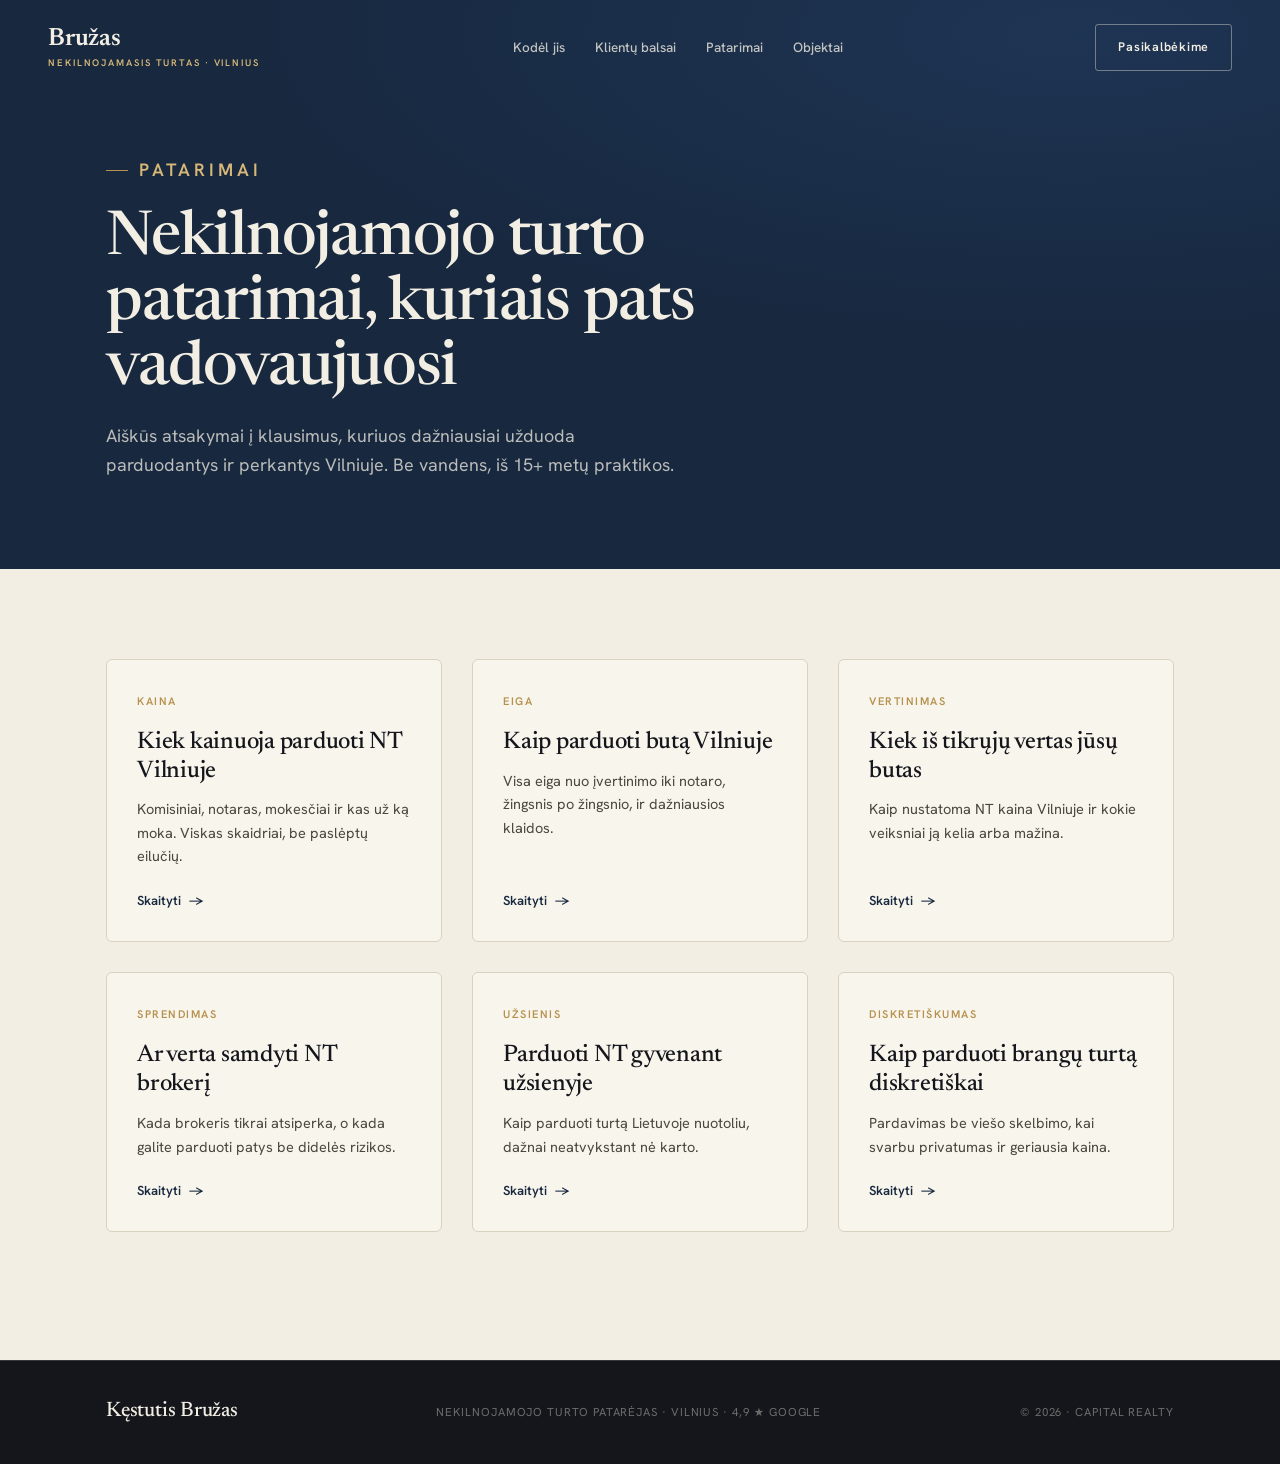
==== patarimai.html @ b72289d8 "Real photos, listings, numbers, blog (6 articles), mobile nav, favicon, thank-you Co-Authored-By: Cl" ====
<!DOCTYPE html>
<html lang="lt">
<head>
  <meta charset="UTF-8" />
  <meta name="viewport" content="width=device-width, initial-scale=1.0" />
  <title>Patarimai · Kęstutis Bružas · Nekilnojamojo turto patarėjas Vilniuje</title>
  <meta name="description" content="Aiškūs nekilnojamojo turto patarimai parduodantiems ir perkantiems Vilniuje: kaina, eiga, vertinimas, pardavimas užsienyje gyvenantiems ir diskretiškas pardavimas." />
  <link rel="preconnect" href="https://fonts.googleapis.com" />
  <link rel="preconnect" href="https://fonts.gstatic.com" crossorigin />
  <link href="https://fonts.googleapis.com/css2?family=Newsreader:ital,opsz,wght@0,6..72,400;0,6..72,500;0,6..72,600;1,6..72,400;1,6..72,500&family=Hanken+Grotesk:wght@400;500;600;700&display=swap" rel="stylesheet" />
  <link rel="stylesheet" href="styles.css" />
  <link rel="stylesheet" href="theme-navy.css" />
  <link rel="stylesheet" href="blog.css" />
  <link rel="icon" type="image/svg+xml" href="favicon.svg" />
  <link rel="apple-touch-icon" href="apple-touch-icon.png" />
  <meta name="theme-color" content="#17283f" />
  <link rel="canonical" href="https://bruzasnt.lt/patarimai" />
  <script type="application/ld+json">
  {
    "@context": "https://schema.org",
    "@type": "Blog",
    "name": "Kęstučio Bružo patarimai",
    "url": "https://bruzasnt.lt/patarimai",
    "author": { "@type": "Person", "name": "Kęstutis Bružas" }
  }
  </script>
</head>
<body>
  <header class="nav" id="nav">
    <div class="nav-inner">
      <a class="wordmark" href="index.html">Bružas<span>Nekilnojamasis turtas · Vilnius</span></a>
      <nav class="nav-links">
        <a href="index.html#kodel">Kodėl jis</a>
        <a href="index.html#balsai">Klientų balsai</a>
        <a href="patarimai.html">Patarimai</a>
        <a href="index.html#objektai">Objektai</a>
      </nav>
      <a class="btn btn-line" href="index.html#kontaktai">Pasikalbėkime</a>
    </div>
  </header>

  <main>
    <section class="blog-hero">
      <div class="wrap">
        <p class="eyebrow">Patarimai</p>
        <h1>Nekilnojamojo turto patarimai, kuriais pats vadovaujuosi</h1>
        <p>Aiškūs atsakymai į klausimus, kuriuos dažniausiai užduoda parduodantys ir perkantys Vilniuje. Be vandens, iš 15+ metų praktikos.</p>
      </div>
    </section>

    <section class="posts">
      <div class="wrap">
        <div class="post-grid">
          <a class="post-card" href="straipsnis-komisinis.html" data-reveal>
            <span class="post-tag">Kaina</span>
            <h2>Kiek kainuoja parduoti NT Vilniuje</h2>
            <p>Komisiniai, notaras, mokesčiai ir kas už ką moka. Viskas skaidriai, be paslėptų eilučių.</p>
            <span class="post-more">Skaityti <span>→</span></span>
          </a>
          <a class="post-card" href="straipsnis-kaip-parduoti.html" data-reveal>
            <span class="post-tag">Eiga</span>
            <h2>Kaip parduoti butą Vilniuje</h2>
            <p>Visa eiga nuo įvertinimo iki notaro, žingsnis po žingsnio, ir dažniausios klaidos.</p>
            <span class="post-more">Skaityti <span>→</span></span>
          </a>
          <a class="post-card" href="straipsnis-vertinimas.html" data-reveal>
            <span class="post-tag">Vertinimas</span>
            <h2>Kiek iš tikrųjų vertas jūsų butas</h2>
            <p>Kaip nustatoma NT kaina Vilniuje ir kokie veiksniai ją kelia arba mažina.</p>
            <span class="post-more">Skaityti <span>→</span></span>
          </a>
          <a class="post-card" href="straipsnis-ar-verta-brokeris.html" data-reveal>
            <span class="post-tag">Sprendimas</span>
            <h2>Ar verta samdyti NT brokerį</h2>
            <p>Kada brokeris tikrai atsiperka, o kada galite parduoti patys be didelės rizikos.</p>
            <span class="post-more">Skaityti <span>→</span></span>
          </a>
          <a class="post-card" href="straipsnis-uzsienyje.html" data-reveal>
            <span class="post-tag">Užsienis</span>
            <h2>Parduoti NT gyvenant užsienyje</h2>
            <p>Kaip parduoti turtą Lietuvoje nuotoliu, dažnai neatvykstant nė karto.</p>
            <span class="post-more">Skaityti <span>→</span></span>
          </a>
          <a class="post-card" href="straipsnis-diskretiskai.html" data-reveal>
            <span class="post-tag">Diskretiškumas</span>
            <h2>Kaip parduoti brangų turtą diskretiškai</h2>
            <p>Pardavimas be viešo skelbimo, kai svarbu privatumas ir geriausia kaina.</p>
            <span class="post-more">Skaityti <span>→</span></span>
          </a>
        </div>
      </div>
    </section>
  </main>

  <footer class="footer">
    <div class="wrap footer-inner">
      <span class="footer-name">Kęstutis Bružas</span>
      <span class="footer-mid">Nekilnojamojo turto patarėjas · Vilnius · 4,9 ★ Google</span>
      <span class="footer-r">© 2026 · Capital Realty</span>
    </div>
  </footer>

  <script>
    const nav = document.getElementById('nav');
    addEventListener('scroll', () => nav.classList.toggle('scrolled', scrollY > 24), { passive: true });
    (() => {
      const els = document.querySelectorAll('[data-reveal]');
      if (!('IntersectionObserver' in window)) { els.forEach(e => e.classList.add('in')); return; }
      const io = new IntersectionObserver((es) => { es.forEach(en => { if (en.isIntersecting) { en.target.classList.add('in'); io.unobserve(en.target); } }); }, { threshold: .14, rootMargin: '0px 0px -8% 0px' });
      els.forEach(e => io.observe(e));
    })();
  </script>
</body>
</html>
---- styles.css ----
/* ============================================================
   Kęstutis Bružas — nekilnojamojo turto patarėjas
   Type: Newsreader (display serif) + Hanken Grotesk (text)
   Palette: ivory · deep emerald · muted bronze · ink
   Restrained, editorial, premium.
   ============================================================ */
:root {
  --paper: #f2eee3;
  --paper-2: #f8f5ec;
  --ink: #181a16;
  --ink-2: #34362f;
  --emerald: #123c2e;
  --emerald-d: #0e2c22;
  --emerald-2: #1d533f;
  --bronze: #a3704a;
  --bronze-soft: #c79c77;
  --sage: #d6ddcd;
  --line: #dad2c0;
  --line-2: #e6dfd0;
  --line-d: rgba(242, 238, 227, .15);
  --muted: #877f6d;
  --muted-d: rgba(242, 238, 227, .58);
  --tx: #4a473e;
  --fd: "Newsreader", Georgia, serif;
  --fb: "Hanken Grotesk", system-ui, sans-serif;
  --maxw: 1180px;
  --pad: clamp(86px, 10vw, 168px);
  --ease: cubic-bezier(.2, .7, .25, 1);
  --glow-rgb: 29,83,63;
  --accent-soft-rgb: 199,156,119;
}
* { box-sizing: border-box; margin: 0; padding: 0; }
html { scroll-behavior: smooth; }
body { font-family: var(--fb); color: var(--ink); background: var(--paper); line-height: 1.65; -webkit-font-smoothing: antialiased; overflow-x: hidden; }
img { display: block; max-width: 100%; }
a { color: inherit; text-decoration: none; }
button { font-family: inherit; cursor: pointer; border: none; background: none; color: inherit; }
::selection { background: var(--emerald); color: var(--paper); }

.wrap { max-width: var(--maxw); margin: 0 auto; padding: 0 clamp(22px, 5vw, 56px); }

h1, h2, h3, h4 { font-family: var(--fd); font-weight: 500; letter-spacing: -.012em; line-height: 1.06; }
h2 { font-size: clamp(30px, 3.7vw, 50px); }
em { font-style: italic; color: var(--emerald); font-weight: 500; }

.eyebrow { font-family: var(--fb); font-size: 11px; font-weight: 600; letter-spacing: .22em; text-transform: uppercase; color: var(--muted); margin-bottom: 22px; display: inline-flex; align-items: center; gap: 11px; }
.eyebrow::before { content: ""; width: 22px; height: 1px; background: var(--bronze); }
.eyebrow.bronze { color: var(--bronze); }

/* buttons */
.btn { display: inline-flex; align-items: center; justify-content: center; gap: 8px; padding: 15px 30px; font-family: var(--fb); font-size: 13px; font-weight: 600; letter-spacing: .04em; border-radius: 3px; transition: transform .35s var(--ease), background .25s, color .25s, box-shadow .25s; }
.btn-clay { background: var(--paper); color: var(--emerald); }
.btn-clay:hover { transform: translateY(-2px); box-shadow: 0 14px 30px -14px rgba(0,0,0,.4); }
.btn-line { padding: 12px 22px; border: 1px solid rgba(242,238,227,.4); color: var(--paper); font-size: 12.5px; letter-spacing: .06em; }
.btn-line:hover { background: var(--paper); color: var(--emerald); border-color: var(--paper); }
.nav.scrolled .btn-line { border-color: var(--line); color: var(--ink); }
.nav.scrolled .btn-line:hover { background: var(--emerald); color: var(--paper); border-color: var(--emerald); }
.btn-block { width: 100%; }

/* ===== NAV ===== */
.nav { position: fixed; inset: 0 0 auto 0; z-index: 900; transition: background .4s var(--ease), box-shadow .4s; }
.nav-inner { max-width: 1340px; margin: 0 auto; padding: 24px clamp(22px, 5vw, 48px); display: flex; align-items: center; justify-content: space-between; gap: 24px; }
.wordmark { font-family: var(--fd); font-size: 25px; font-weight: 600; color: var(--paper); line-height: 1; letter-spacing: -.01em; transition: color .4s; }
.wordmark span { display: block; font-family: var(--fb); font-size: 9.5px; font-weight: 600; letter-spacing: .2em; text-transform: uppercase; color: var(--bronze-soft); margin-top: 6px; }
.nav-links { display: flex; gap: 30px; font-size: 13.5px; font-weight: 500; }
.nav-links a { color: rgba(242,238,227,.78); position: relative; transition: color .25s; }
.nav-links a::after { content: ""; position: absolute; left: 0; bottom: -5px; width: 0; height: 1px; background: var(--bronze-soft); transition: width .3s var(--ease); }
.nav-links a:hover { color: var(--paper); }
.nav-links a:hover::after { width: 100%; }
.nav.scrolled { background: rgba(242, 238, 227, .94); backdrop-filter: saturate(1.3) blur(14px); box-shadow: 0 1px 0 var(--line); }
.nav.scrolled .wordmark { color: var(--ink); }
.nav.scrolled .wordmark span { color: var(--bronze); }
.nav.scrolled .nav-links a { color: var(--tx); }
.nav.scrolled .nav-links a:hover { color: var(--ink); }

/* ===== HERO ===== */
.hero { background: var(--emerald); color: var(--paper); padding: clamp(150px, 18vh, 210px) 0 clamp(80px, 10vw, 130px); position: relative; overflow: hidden; }
.hero::before { content: ""; position: absolute; inset: 0; background: radial-gradient(120% 90% at 82% 8%, rgba(var(--glow-rgb),.5), transparent 60%); pointer-events: none; }
.hero-wrap { position: relative; z-index: 2; max-width: var(--maxw); margin: 0 auto; padding: 0 clamp(22px, 5vw, 56px); display: grid; grid-template-columns: 1.1fr .9fr; gap: clamp(36px, 5.5vw, 80px); align-items: center; }

.kicker { font-family: var(--fb); font-size: 11px; font-weight: 600; letter-spacing: .2em; text-transform: uppercase; color: var(--bronze-soft); margin-bottom: 30px; display: inline-flex; align-items: center; gap: 12px; }
.kicker::before { content: ""; width: 30px; height: 1px; background: var(--bronze); }

.hero-h1 { font-family: var(--fd); font-size: clamp(40px, 5.4vw, 76px); font-weight: 500; letter-spacing: -.018em; line-height: 1.08; margin-bottom: 30px; }
.hero-h1 .l { display: block; }
.hero-h1 .l2 { color: var(--paper); }
.hero em { color: var(--bronze-soft); }
.hero-sub { font-size: clamp(15.5px, 1.35vw, 18px); line-height: 1.65; color: rgba(242,238,227,.74); max-width: 48ch; margin-bottom: 40px; }
.hero-cta { display: flex; align-items: center; gap: 28px; flex-wrap: wrap; margin-bottom: 50px; }
.hero-phone { font-family: var(--fd); font-size: 21px; color: var(--paper); border-bottom: 1px solid rgba(242,238,227,.3); padding-bottom: 3px; transition: border-color .25s, color .25s; }
.hero-phone:hover { border-color: var(--bronze-soft); color: var(--bronze-soft); }
.hero-trust { display: flex; gap: clamp(24px, 4vw, 54px); padding-top: 32px; border-top: 1px solid var(--line-d); }
.ht b { font-family: var(--fd); font-size: clamp(26px, 2.7vw, 36px); font-weight: 500; display: block; line-height: 1; color: var(--paper); letter-spacing: -.01em; }
.ht span { font-size: 12px; color: var(--muted-d); margin-top: 9px; display: block; }

/* hero load-in (gentle) */
.hero-h1 .l, .hero .kicker, .hero-sub, .hero-cta, .hero-trust, .hero-portrait { opacity: 0; transform: translateY(20px); transition: opacity 1s var(--ease), transform 1s var(--ease); }
.loaded .hero .kicker { opacity: 1; transform: none; transition-delay: .05s; }
.loaded .hero-h1 .l1 { opacity: 1; transform: none; transition-delay: .15s; }
.loaded .hero-h1 .l2 { opacity: 1; transform: none; transition-delay: .26s; }
.loaded .hero-sub { opacity: 1; transform: none; transition-delay: .4s; }
.loaded .hero-cta { opacity: 1; transform: none; transition-delay: .5s; }
.loaded .hero-trust { opacity: 1; transform: none; transition-delay: .58s; }
.loaded .hero-portrait { opacity: 1; transform: none; transition-delay: .32s; }

/* hero portrait */
.hero-portrait { position: relative; align-self: stretch; min-height: 460px; }
.hp-panel { position: absolute; inset: 26px -16px -20px 26px; border: 1px solid rgba(var(--accent-soft-rgb),.55); border-radius: 4px; pointer-events: none; }
.hp-card { position: relative; z-index: 2; border-radius: 4px; overflow: hidden; box-shadow: 0 40px 80px -34px rgba(0,0,0,.6); }
.hp-card img { width: 100%; aspect-ratio: 4/5; object-fit: cover; object-position: center top; }
.hp-tag { position: absolute; z-index: 3; left: 0; bottom: 22px; background: rgba(14,18,13,.82); backdrop-filter: blur(8px); color: var(--bronze-soft); padding: 13px 20px; border-radius: 0 4px 4px 0; font-size: 11px; letter-spacing: .08em; text-transform: uppercase; }
.hp-tag b { display: block; font-family: var(--fd); font-size: 20px; font-weight: 500; letter-spacing: -.01em; text-transform: none; color: var(--paper); margin-bottom: 3px; }

/* ===== STATEMENT ===== */
.statement { background: var(--paper); padding: clamp(86px, 11vw, 168px) 0; }
.state-line { font-family: var(--fd); font-size: clamp(30px, 4.6vw, 60px); font-weight: 500; line-height: 1.1; letter-spacing: -.018em; color: var(--ink); }
.state-line.big { margin-top: .1em; }
.state-line .nb { color: var(--muted); }
.statement em { color: var(--emerald); }
.state-sub { margin-top: 40px; max-width: 52ch; font-size: 17px; color: var(--tx); }

/* ===== section heads ===== */
.sec-head { max-width: 760px; margin-bottom: clamp(46px, 5vw, 72px); }
.sec-head.light h2, .sec-head.light .eyebrow { color: var(--paper); }

/* ===== WHY ===== */
.why { padding: var(--pad) 0; background: var(--paper-2); }
.why-grid { display: grid; grid-template-columns: repeat(3, 1fr); gap: clamp(16px, 1.6vw, 22px); }
.why-card { position: relative; padding: 38px 32px 36px; background: var(--paper); border: 1px solid var(--line); border-radius: 4px; transition: transform .45s var(--ease), box-shadow .45s, border-color .45s; }
.why-card:hover { transform: translateY(-4px); box-shadow: 0 24px 44px -32px rgba(24,26,22,.38); border-color: var(--bronze); }
.why-no { font-family: var(--fd); font-size: 30px; font-weight: 500; color: var(--bronze); letter-spacing: -.02em; display: flex; align-items: center; gap: 14px; margin-bottom: 22px; }
.why-no::after { content: ""; flex: 1; height: 1px; background: var(--line); }
.why-card h3 { font-family: var(--fd); font-size: 23px; font-weight: 500; line-height: 1.16; margin-bottom: 11px; }
.why-card p { font-size: 14.5px; color: var(--tx); line-height: 1.62; }

/* ===== VOICES ===== */
.voices { padding: var(--pad) 0; background: var(--ink); color: var(--paper); }
.voice-feature { max-width: 940px; margin: 0 auto clamp(42px, 5vw, 62px); }
.voice-feature p { font-family: var(--fd); font-size: clamp(25px, 3.3vw, 44px); font-weight: 400; line-height: 1.24; letter-spacing: -.015em; font-style: italic; }
.voice-feature footer { display: flex; align-items: center; gap: 14px; margin-top: 28px; font-family: var(--fb); font-size: 12.5px; letter-spacing: .08em; text-transform: uppercase; color: rgba(242,238,227,.5); font-style: normal; }
.vf-line { width: 40px; height: 1px; background: var(--bronze); }

.voice-rail { display: flex; gap: 20px; overflow-x: auto; padding: 6px 2px 24px; scroll-snap-type: x mandatory; -webkit-overflow-scrolling: touch; }
.voice-rail::-webkit-scrollbar { height: 4px; }
.voice-rail::-webkit-scrollbar-thumb { background: rgba(242,238,227,.16); border-radius: 4px; }
.vcard { flex: 0 0 clamp(280px, 32vw, 350px); scroll-snap-align: start; background: rgba(242,238,227,.04); border: 1px solid var(--line-d); border-radius: 4px; padding: 28px 26px; transition: transform .4s var(--ease), background .4s, border-color .4s; }
.vcard:hover { transform: translateY(-4px); background: rgba(242,238,227,.07); border-color: rgba(var(--accent-soft-rgb),.4); }
.vstars { color: var(--bronze-soft); letter-spacing: 3px; font-size: 12px; margin-bottom: 16px; }
.vcard p { font-size: 15px; line-height: 1.62; color: rgba(242,238,227,.82); margin-bottom: 22px; }
.vcard figcaption { display: flex; align-items: center; gap: 12px; }
.vav { width: 36px; height: 36px; border-radius: 50%; background: var(--c, #888); color: #fff; display: grid; place-items: center; font-weight: 600; font-size: 15px; flex-shrink: 0; }
.vcard figcaption b { font-size: 13.5px; font-weight: 600; }

.voices-foot { display: flex; align-items: center; justify-content: space-between; gap: 24px; flex-wrap: wrap; margin-top: 38px; padding-top: 30px; border-top: 1px solid var(--line-d); }
.g-badge { display: flex; align-items: center; gap: 14px; }
.g-badge svg { width: 38px; height: 38px; }
.g-badge b { font-family: var(--fd); font-size: 23px; font-weight: 500; display: block; line-height: 1; }
.g-badge span { font-size: 12.5px; color: rgba(242,238,227,.55); }
.vf-note { font-size: 12.5px; color: rgba(242,238,227,.4); max-width: 30ch; }

/* ===== NUMBERS ===== */
.numbers { background: var(--emerald-d); color: var(--paper); padding: clamp(58px, 6.5vw, 92px) 0; }
.num-row { display: grid; grid-template-columns: repeat(4, 1fr); gap: 30px; }
.num { text-align: center; position: relative; }
.num + .num::before { content: ""; position: absolute; left: -15px; top: 16%; height: 68%; width: 1px; background: rgba(242,238,227,.14); }
.num b { font-family: var(--fd); font-size: clamp(40px, 5vw, 66px); font-weight: 500; color: var(--bronze-soft); display: block; line-height: 1; letter-spacing: -.02em; }
.num span { font-size: 12.5px; letter-spacing: .04em; color: rgba(242,238,227,.62); margin-top: 14px; display: inline-block; }

/* ===== TIMELINE ===== */
.eiga { padding: var(--pad) 0; background: var(--paper); }
.timeline { list-style: none; max-width: 820px; }
.tl-step { position: relative; display: grid; grid-template-columns: 88px 1fr; gap: clamp(22px, 3vw, 42px); padding-bottom: 52px; }
.tl-step:last-child { padding-bottom: 0; }
.tl-step::before { content: ""; position: absolute; left: 43px; top: 64px; bottom: -2px; width: 1px; background: var(--line); }
.tl-step:last-child::before { display: none; }
.tl-no { width: 86px; height: 86px; border-radius: 50%; border: 1px solid var(--line); display: grid; place-items: center; font-family: var(--fd); font-size: 30px; font-weight: 500; color: var(--emerald); background: var(--paper); position: relative; z-index: 2; letter-spacing: -.02em; transition: border-color .4s, color .4s; }
.tl-step:hover .tl-no { border-color: var(--bronze); color: var(--bronze); }
.tl-body { padding-top: 14px; }
.tl-body h3 { font-family: var(--fd); font-size: clamp(25px, 2.9vw, 33px); font-weight: 500; margin-bottom: 11px; }
.tl-body p { font-size: 16px; color: var(--tx); max-width: 54ch; }
.tl-tags { list-style: none; display: flex; flex-wrap: wrap; gap: 8px; margin-top: 20px; }
.tl-tags li { font-size: 12.5px; font-weight: 500; color: var(--emerald); background: var(--sage); padding: 6px 14px; border-radius: 2px; }

/* ===== THE MAN ===== */
.zmogus { padding: var(--pad) 0; background: var(--ink); color: var(--paper); overflow: hidden; }
.zm-grid { display: grid; grid-template-columns: 1.06fr .94fr; gap: clamp(40px, 6vw, 80px); align-items: center; }
.zm-text h2 { color: var(--paper); margin-bottom: 26px; line-height: 1.08; }
.zm-text em { color: var(--bronze-soft); }
.zm-lead { font-size: 16.5px; line-height: 1.7; color: rgba(242,238,227,.74); margin-bottom: 18px; max-width: 50ch; }
.zm-quote { font-family: var(--fd); font-style: italic; font-size: clamp(20px, 2.3vw, 27px); font-weight: 400; line-height: 1.4; color: var(--bronze-soft); margin-top: 32px; padding-left: 24px; border-left: 1px solid var(--bronze); max-width: 44ch; }
.zm-media { position: relative; }
.zm-main { border-radius: 4px; overflow: hidden; box-shadow: 0 40px 80px -34px rgba(0,0,0,.7); }
.zm-main img { width: 100%; aspect-ratio: 5/6; object-fit: cover; }
.life-rail { display: flex; gap: 16px; overflow-x: auto; margin-top: clamp(42px, 5vw, 62px); padding: 4px clamp(22px, 5vw, 56px) 8px; scroll-snap-type: x mandatory; }
.life-rail::-webkit-scrollbar { height: 4px; }
.life-rail::-webkit-scrollbar-thumb { background: rgba(242,238,227,.16); border-radius: 4px; }
.life-rail img { flex: 0 0 clamp(220px, 26vw, 320px); scroll-snap-align: center; aspect-ratio: 4/3; object-fit: cover; border-radius: 4px; filter: grayscale(.4) brightness(.92); transition: filter .5s, transform .5s var(--ease); }
.life-rail img:hover { filter: grayscale(0) brightness(1); transform: translateY(-3px); }

/* ===== OBJECTS ===== */
.objects { padding: var(--pad) 0; background: var(--paper-2); }
.obj-grid { display: grid; grid-template-columns: repeat(3, 1fr); gap: clamp(18px, 2.2vw, 28px); }
.obj { display: block; border-radius: 4px; overflow: hidden; background: var(--paper); border: 1px solid var(--line); transition: transform .45s var(--ease), box-shadow .45s; }
.obj:hover { transform: translateY(-4px); box-shadow: 0 28px 50px -34px rgba(24,26,22,.4); }
.obj-media { position: relative; overflow: hidden; }
.obj-media img { width: 100%; aspect-ratio: 4/3; object-fit: cover; transition: transform .9s var(--ease); }
.obj:hover .obj-media img { transform: scale(1.05); }
.obj-badge { position: absolute; top: 14px; left: 14px; background: rgba(14,18,13,.72); backdrop-filter: blur(6px); color: var(--paper); font-size: 10.5px; font-weight: 600; letter-spacing: .1em; text-transform: uppercase; padding: 7px 14px; border-radius: 2px; }
.obj-info { padding: 22px 24px 26px; }
.obj-info b { font-family: var(--fd); font-size: 22px; font-weight: 500; display: block; letter-spacing: -.01em; }
.obj-info span { font-size: 13.5px; color: var(--muted); display: block; margin-top: 4px; }
.obj-price { display: block; font-family: var(--fd); font-size: 21px; font-weight: 500; color: var(--emerald); margin-top: 16px; }
.obj-all { text-align: center; margin-top: clamp(38px, 4vw, 56px); }
.obj-all a { font-family: var(--fd); font-size: 20px; color: var(--emerald); border-bottom: 1px solid var(--bronze); padding-bottom: 4px; display: inline-flex; gap: 10px; align-items: center; }
.obj-all a span { transition: transform .3s var(--ease); }
.obj-all a:hover span { transform: translateX(6px); }

/* ===== CONTACT ===== */
.contact { padding: var(--pad) 0; background: var(--emerald); color: var(--paper); position: relative; overflow: hidden; }
.contact::before { content: ""; position: absolute; inset: 0; background: radial-gradient(100% 80% at 18% 100%, rgba(var(--glow-rgb),.5), transparent 60%); pointer-events: none; }
.contact-grid { position: relative; z-index: 2; display: grid; grid-template-columns: 1fr 1fr; gap: clamp(40px, 6vw, 80px); align-items: start; }
.contact-person { display: flex; align-items: center; gap: 20px; margin-bottom: 26px; }
.contact-person img { width: 78px; height: 78px; border-radius: 4px; object-fit: cover; object-position: center top; border: 1px solid var(--bronze); }
.contact-person h2 { color: var(--paper); font-size: clamp(28px, 3.4vw, 44px); line-height: 1.06; }
.contact-person .eyebrow { color: var(--bronze-soft); }
.contact-person .eyebrow::before { background: var(--bronze-soft); }
.contact-lead { font-size: 16.5px; line-height: 1.7; color: rgba(242,238,227,.74); max-width: 44ch; }
.contact-details { margin: 32px 0 26px; display: grid; gap: 18px; }
.contact-details span { display: block; font-size: 11px; letter-spacing: .14em; text-transform: uppercase; color: var(--bronze-soft); margin-bottom: 5px; }
.contact-details a { font-family: var(--fd); font-size: 23px; color: var(--paper); transition: color .25s; }
.contact-details a:hover { color: var(--bronze-soft); }
.contact-social { display: flex; gap: 24px; font-size: 13px; font-weight: 500; }
.contact-social a { color: rgba(242,238,227,.6); border-bottom: 1px solid var(--line-d); padding-bottom: 4px; transition: color .25s, border-color .25s; }
.contact-social a:hover { color: var(--paper); border-color: var(--bronze); }
.contact-form { background: rgba(242,238,227,.05); border: 1px solid var(--line-d); padding: clamp(28px, 3vw, 40px); border-radius: 5px; backdrop-filter: blur(8px); }
.field { margin-bottom: 22px; }
.field label { display: block; font-size: 11px; letter-spacing: .12em; text-transform: uppercase; color: var(--bronze-soft); margin-bottom: 9px; }
.field input, .field textarea, .field select { width: 100%; background: transparent; border: none; border-bottom: 1px solid var(--line-d); color: var(--paper); font-family: inherit; font-size: 16px; padding: 10px 0; outline: none; transition: border-color .25s; resize: none; }
.field select { cursor: pointer; }
.field select option { background: var(--emerald-d); color: var(--paper); }
.field input:focus, .field textarea:focus, .field select:focus { border-color: var(--bronze-soft); }
.field input::placeholder, .field textarea::placeholder { color: rgba(242,238,227,.4); }
.form-success { margin-top: 18px; font-family: var(--fd); font-size: 19px; font-style: italic; color: var(--bronze-soft); text-align: center; }

/* ===== FOOTER ===== */
.footer { background: var(--ink); border-top: 1px solid var(--line-d); color: rgba(242,238,227,.7); }
.footer-inner { padding: 34px clamp(22px, 5vw, 56px); display: flex; justify-content: space-between; align-items: center; gap: 16px; flex-wrap: wrap; }
.footer-name { font-family: var(--fd); font-size: 21px; font-weight: 500; color: var(--paper); letter-spacing: -.01em; }
.footer-mid, .footer-r { font-size: 11.5px; letter-spacing: .08em; text-transform: uppercase; color: rgba(242,238,227,.4); }
.footer-mid a { color: var(--bronze-soft); border-bottom: 1px solid transparent; transition: border-color .25s; }
.footer-mid a:hover { border-color: var(--bronze-soft); }

/* ===== REVEAL ===== */
[data-reveal] { opacity: 0; transform: translateY(20px); transition: opacity .9s var(--ease), transform .9s var(--ease); }
[data-reveal].in { opacity: 1; transform: none; }
.why-grid [data-reveal]:nth-child(2), .obj-grid [data-reveal]:nth-child(2) { transition-delay: .08s; }
.why-grid [data-reveal]:nth-child(3), .obj-grid [data-reveal]:nth-child(3) { transition-delay: .16s; }
.why-grid [data-reveal]:nth-child(4) { transition-delay: .06s; }
.why-grid [data-reveal]:nth-child(5) { transition-delay: .12s; }
.why-grid [data-reveal]:nth-child(6) { transition-delay: .18s; }

@media (prefers-reduced-motion: reduce) {
  *, [data-reveal] { opacity: 1 !important; transform: none !important; transition: none !important; }
}

/* ===== RESPONSIVE ===== */
@media (max-width: 1000px) {
  .hero-wrap { grid-template-columns: 1fr; gap: 52px; }
  .hero-portrait { max-width: 410px; min-height: 0; }
  .why-grid { grid-template-columns: 1fr 1fr; }
  .zm-grid { grid-template-columns: 1fr; gap: 40px; }
  .zm-media { max-width: 440px; }
  .obj-grid { grid-template-columns: 1fr 1fr; }
  .num-row { grid-template-columns: 1fr 1fr; gap: 42px 24px; }
  .num:nth-child(3)::before { display: none; }
  .contact-grid { grid-template-columns: 1fr; }
}
@media (max-width: 620px) {
  .hero { padding-top: 118px; padding-bottom: 60px; }
  .hero-wrap { gap: 38px; }
  .hero .kicker { margin-bottom: 18px; }
  .hero-h1 { font-size: clamp(31px, 8.6vw, 44px); line-height: 1.12; margin-bottom: 20px; }
  .hero-sub { font-size: 15px; margin-bottom: 28px; }
  .why-grid, .obj-grid, .num-row { grid-template-columns: 1fr; }
  .num + .num::before { display: none; }
  .hero-trust { flex-wrap: wrap; gap: 20px 40px; padding-top: 24px; }
  .hero-cta { gap: 16px; margin-bottom: 30px; }
  .tl-step { grid-template-columns: 56px 1fr; gap: 18px; }
  .tl-no { width: 54px; height: 54px; font-size: 21px; }
  .tl-step::before { left: 27px; top: 50px; }
  .voices-foot { flex-direction: column; align-items: flex-start; }
  .nav-inner { padding: 18px 20px; }
  .footer-inner { flex-direction: column; text-align: center; }
}

/* ===== VALUATION / LEAD MAGNET ===== */
.valuation { background: var(--emerald); color: var(--paper); padding: clamp(54px,6vw,86px) 0; position: relative; overflow: hidden; }
.valuation::before { content: ""; position: absolute; inset: 0; background: radial-gradient(110% 90% at 88% 0%, rgba(var(--glow-rgb),.45), transparent 60%); pointer-events: none; }
.val-inner { position: relative; z-index: 2; display: flex; align-items: center; justify-content: space-between; gap: 40px; flex-wrap: wrap; }
.val-text { max-width: 62ch; }
.valuation .eyebrow { color: var(--bronze-soft); }
.valuation .eyebrow::before { background: var(--bronze-soft); }
.valuation h2 { color: var(--paper); font-size: clamp(26px,3.2vw,42px); margin-bottom: 14px; }
.val-sub { color: rgba(242,238,227,.78); font-size: 16.5px; max-width: 52ch; }
.val-btn { flex-shrink: 0; }

/* dark button on light bg */
.btn-solid { background: var(--emerald); color: var(--paper); }
.btn-solid:hover { background: var(--emerald-d); transform: translateY(-2px); box-shadow: 0 14px 30px -14px rgba(0,0,0,.4); }

/* object footer lead capture */
.obj-foot { text-align: center; margin-top: clamp(34px,4vw,52px); display: flex; flex-direction: column; align-items: center; gap: 18px; }
.obj-foot p { font-size: 16.5px; color: var(--tx); max-width: 54ch; }
.obj-ext { font-size: 13px; color: var(--muted); border-bottom: 1px solid var(--line); padding-bottom: 3px; transition: color .25s, border-color .25s; }
.obj-ext:hover { color: var(--emerald); border-color: var(--bronze); }

/* ===== FAQ ===== */
.faq { padding: var(--pad) 0; background: var(--paper); }
.faq-list { max-width: 820px; border-top: 1px solid var(--line); }
.faq-item { border-bottom: 1px solid var(--line); }
.faq-item summary { list-style: none; cursor: pointer; display: flex; align-items: center; justify-content: space-between; gap: 20px; padding: 23px 4px; font-family: var(--fd); font-size: clamp(18px,1.7vw,22px); font-weight: 500; color: var(--ink); transition: color .25s; }
.faq-item summary::-webkit-details-marker { display: none; }
.faq-item summary:hover { color: var(--emerald); }
.faq-ico { position: relative; flex-shrink: 0; width: 16px; height: 16px; }
.faq-ico::before, .faq-ico::after { content: ""; position: absolute; background: var(--bronze); transition: transform .3s var(--ease), opacity .3s; }
.faq-ico::before { top: 7px; left: 0; width: 16px; height: 2px; }
.faq-ico::after { left: 7px; top: 0; width: 2px; height: 16px; }
.faq-item[open] .faq-ico::after { transform: scaleY(0); opacity: 0; }
.faq-a { padding: 0 4px 26px; font-size: 16px; color: var(--tx); max-width: 66ch; line-height: 1.65; }

/* form note + inline whatsapp */
.form-note { margin-top: 14px; font-size: 11.5px; letter-spacing: .02em; color: rgba(242,238,227,.5); text-align: center; }
.wa-inline { display: inline-flex; align-items: center; gap: 9px; margin: 8px 0 2px; font-size: 14px; font-weight: 600; color: var(--bronze-soft); transition: color .25s; }
.wa-inline:hover { color: var(--paper); }
.wa-dot { width: 8px; height: 8px; border-radius: 50%; background: #25d366; box-shadow: 0 0 0 4px rgba(37,211,102,.18); }

/* sticky mobile CTA — premium floating bar */
.sticky-cta { display: none; position: fixed; left: 12px; right: 12px; bottom: 12px; z-index: 800; align-items: center; gap: 11px; padding: 8px 8px 8px 10px; background: var(--emerald); border: 1px solid rgba(var(--accent-soft-rgb),.28); border-radius: 16px; box-shadow: 0 18px 44px -16px rgba(0,0,0,.65); }
.sc-photo { width: 42px; height: 42px; border-radius: 11px; object-fit: cover; object-position: center top; border: 1px solid var(--bronze); flex-shrink: 0; }
.sc-text { flex: 1; min-width: 0; line-height: 1.22; }
.sc-text b { display: block; font-family: var(--fd); font-size: 16px; font-weight: 600; color: var(--paper); letter-spacing: -.01em; white-space: nowrap; overflow: hidden; text-overflow: ellipsis; }
.sc-text span { display: block; font-size: 10.5px; color: var(--bronze-soft); white-space: nowrap; overflow: hidden; text-overflow: ellipsis; }
.sc-wa { flex-shrink: 0; width: 42px; height: 42px; border-radius: 11px; border: 1px solid rgba(242,238,227,.2); color: var(--paper); display: flex; align-items: center; justify-content: center; }
.sc-wa svg { width: 22px; height: 22px; opacity: .9; }
.sc-btn { flex-shrink: 0; background: var(--paper); color: var(--emerald); font-size: 13px; font-weight: 700; letter-spacing: .01em; padding: 12px 16px; border-radius: 11px; }

/* desktop floating whatsapp — discreet, brand-toned */
.wa-float { position: fixed; right: 24px; bottom: 24px; z-index: 800; width: 52px; height: 52px; border-radius: 50%; background: var(--ink); color: var(--paper); border: 1px solid rgba(var(--accent-soft-rgb),.45); display: flex; align-items: center; justify-content: center; box-shadow: 0 16px 36px -14px rgba(0,0,0,.55); transition: transform .3s var(--ease); }
.wa-float::after { content: ""; position: absolute; top: 7px; right: 7px; width: 9px; height: 9px; border-radius: 50%; background: #2bb763; border: 2px solid var(--ink); }
.wa-float:hover { transform: translateY(-3px); }
.wa-float svg { width: 26px; height: 26px; opacity: .92; }

@media (max-width: 760px) {
  body { padding-bottom: 84px; }
  .sticky-cta { display: flex; }
  .wa-float { display: none; }
  .val-inner { flex-direction: column; align-items: flex-start; gap: 26px; }
  .val-btn { width: 100%; }
}

/* ===== SOLD listing ===== */
.obj.sold .obj-media img { filter: grayscale(.55) brightness(.8); }
.obj-badge.sold { background: rgba(242,238,227,.16); color: var(--paper); border: 1px solid rgba(242,238,227,.32); backdrop-filter: blur(6px); }

/* ===== MOBILE NAV (hamburger) ===== */
.nav-toggle { display: none; flex-direction: column; justify-content: center; gap: 5px; width: 44px; height: 44px; position: relative; z-index: 3; }
.nav-toggle span { display: block; width: 24px; height: 2px; margin: 0 auto; background: var(--paper); border-radius: 2px; transition: transform .3s var(--ease), opacity .25s, background .4s; }
.nav.scrolled .nav-toggle span { background: var(--ink); }
.nav.open .nav-toggle span:nth-child(1) { transform: translateY(7px) rotate(45deg); }
.nav.open .nav-toggle span:nth-child(2) { opacity: 0; }
.nav.open .nav-toggle span:nth-child(3) { transform: translateY(-7px) rotate(-45deg); }
.nav-cta-m { display: none; }

/* ===== THANK YOU panel ===== */
.form-thanks { text-align: center; padding: 20px 6px 10px; }
.ft-check { display: inline-grid; place-items: center; width: 54px; height: 54px; border-radius: 50%; background: var(--bronze); color: var(--emerald-d); font-size: 24px; margin-bottom: 18px; }
.form-thanks h3 { font-family: var(--fd); font-size: 26px; font-weight: 500; color: var(--paper); margin-bottom: 10px; }
.form-thanks p { font-size: 15.5px; color: rgba(242,238,227,.76); max-width: 34ch; margin: 0 auto 20px; }
.ft-wa { font-size: 14px; font-weight: 600; color: var(--bronze-soft); border-bottom: 1px solid var(--bronze); padding-bottom: 3px; transition: color .25s; }
.ft-wa:hover { color: var(--paper); }

@media (max-width: 1000px) {
  .nav-toggle { display: flex; }
  .nav-cta-d { display: none; }
  .nav-links {
    display: flex; flex-direction: column; gap: 0;
    position: fixed; top: 64px; left: 12px; right: 12px;
    background: var(--emerald); border: 1px solid rgba(var(--accent-soft-rgb),.28);
    border-radius: 14px; padding: 10px 22px 18px;
    transform: translateY(-14px); opacity: 0; pointer-events: none;
    transition: transform .35s var(--ease), opacity .35s;
    box-shadow: 0 26px 54px -20px rgba(0,0,0,.65); z-index: 1;
  }
  .nav.open .nav-links { transform: translateY(0); opacity: 1; pointer-events: auto; }
  .nav-links a { color: var(--paper); font-family: var(--fd); font-size: 20px; font-weight: 500; padding: 13px 2px; border-bottom: 1px solid var(--line-d); }
  .nav-links a::after { display: none; }
  .nav-links a.nav-cta-m { display: block; margin-top: 12px; background: var(--paper); color: var(--emerald); font-family: var(--fb); font-size: 14px; font-weight: 700; text-align: center; border-radius: 9px; padding: 14px; border-bottom: none; }
}
---- theme-navy.css ----
/* Theme: Midnight navy + champagne gold — classic private-banking trust */
:root {
  --emerald: #17283f;
  --emerald-d: #101a2c;
  --emerald-2: #27436c;
  --bronze: #b6914e;
  --bronze-soft: #d8b878;
  --accent-soft-rgb: 216,184,120;
  --glow-rgb: 39,67,108;
  --sage: #d3dbe7;
  --ink: #14161c;
}
---- blog.css ----
/* ============================================================
   Blog / Patarimai — shares styles.css tokens + active theme
   ============================================================ */

/* ===== INDEX HERO ===== */
.blog-hero { background: var(--emerald); color: var(--paper); padding: clamp(140px,17vh,200px) 0 clamp(56px,7vw,90px); position: relative; overflow: hidden; }
.blog-hero::before { content: ""; position: absolute; inset: 0; background: radial-gradient(110% 90% at 84% 6%, rgba(var(--glow-rgb),.45), transparent 60%); pointer-events: none; }
.blog-hero .wrap { position: relative; z-index: 2; }
.blog-hero .eyebrow { color: var(--bronze-soft); }
.blog-hero .eyebrow::before { background: var(--bronze); }
.blog-hero h1 { font-family: var(--fd); font-size: clamp(36px,4.8vw,66px); font-weight: 500; letter-spacing: -.02em; line-height: 1.06; max-width: 20ch; margin-bottom: 20px; }
.blog-hero p { font-size: clamp(16px,1.4vw,18.5px); color: rgba(242,238,227,.75); max-width: 58ch; line-height: 1.6; }

/* ===== POST GRID ===== */
.posts { padding: clamp(56px,7vw,96px) 0 var(--pad); background: var(--paper); }
.post-grid { display: grid; grid-template-columns: repeat(3,1fr); gap: clamp(20px,2.4vw,30px); }
.post-card { display: flex; flex-direction: column; background: var(--paper-2); border: 1px solid var(--line); border-radius: 6px; padding: 32px 30px 30px; transition: transform .45s var(--ease), box-shadow .45s, border-color .45s; }
.post-card:hover { transform: translateY(-5px); box-shadow: 0 28px 52px -34px rgba(0,0,0,.4); border-color: var(--bronze); }
.post-tag { font-size: 11px; font-weight: 600; letter-spacing: .14em; text-transform: uppercase; color: var(--bronze); margin-bottom: 18px; }
.post-card h2 { font-family: var(--fd); font-size: 24px; font-weight: 500; line-height: 1.2; letter-spacing: -.01em; margin-bottom: 12px; color: var(--ink); }
.post-card p { font-size: 14.5px; color: var(--tx); line-height: 1.62; flex: 1; margin-bottom: 22px; }
.post-more { font-size: 13px; font-weight: 600; color: var(--emerald); display: inline-flex; align-items: center; gap: 8px; }
.post-more span { transition: transform .3s var(--ease); }
.post-card:hover .post-more span { transform: translateX(5px); }

/* ===== ARTICLE ===== */
.article-head { background: var(--emerald); color: var(--paper); padding: clamp(130px,16vh,188px) 0 clamp(46px,6vw,74px); position: relative; overflow: hidden; }
.article-head::before { content: ""; position: absolute; inset: 0; background: radial-gradient(110% 90% at 84% 6%, rgba(var(--glow-rgb),.4), transparent 60%); pointer-events: none; }
.article-head .wrap { position: relative; z-index: 2; max-width: 840px; }
.crumb { font-size: 12.5px; letter-spacing: .04em; color: var(--bronze-soft); margin-bottom: 20px; }
.crumb a { color: var(--bronze-soft); border-bottom: 1px solid transparent; transition: border-color .25s; }
.crumb a:hover { border-color: var(--bronze-soft); }
.article-head h1 { font-family: var(--fd); font-size: clamp(31px,4.3vw,54px); font-weight: 500; letter-spacing: -.02em; line-height: 1.08; margin-bottom: 22px; }
.article-meta { display: flex; flex-wrap: wrap; gap: 22px; font-size: 13px; color: rgba(242,238,227,.62); }
.article-meta b { color: var(--paper); font-weight: 600; }

.article-wrap { background: var(--paper); padding: clamp(50px,6vw,84px) 0 clamp(60px,7vw,100px); }
.article-body { max-width: 720px; margin: 0 auto; padding: 0 clamp(22px,5vw,40px); }
.article-body .lead { font-family: var(--fd); font-size: clamp(20px,2vw,25px); line-height: 1.5; color: var(--ink); margin-bottom: 30px; font-weight: 500; }
.article-body p { font-size: 17.5px; line-height: 1.78; color: var(--tx); margin-bottom: 22px; }
.article-body h2 { font-family: var(--fd); font-size: clamp(24px,2.7vw,32px); font-weight: 500; letter-spacing: -.01em; color: var(--ink); margin: 44px 0 14px; }
.article-body ul { list-style: none; margin: 0 0 22px; display: grid; gap: 11px; }
.article-body li { position: relative; padding-left: 26px; font-size: 17px; color: var(--tx); line-height: 1.6; }
.article-body li::before { content: ""; position: absolute; left: 2px; top: 13px; width: 11px; height: 1px; background: var(--bronze); }
.article-body strong { color: var(--ink); font-weight: 700; }
.article-pull { font-family: var(--fd); font-style: italic; font-size: clamp(21px,2.4vw,28px); line-height: 1.42; color: var(--emerald); margin: 36px 0; padding-left: 24px; border-left: 2px solid var(--bronze); }

.article-cta { max-width: 720px; margin: 50px auto 0; padding: clamp(30px,3.6vw,46px); background: var(--emerald); color: var(--paper); border-radius: 8px; text-align: center; position: relative; overflow: hidden; }
.article-cta::before { content: ""; position: absolute; inset: 0; background: radial-gradient(120% 100% at 85% 0%, rgba(var(--glow-rgb),.5), transparent 62%); pointer-events: none; }
.article-cta > * { position: relative; z-index: 2; }
.article-cta h3 { font-family: var(--fd); font-size: clamp(22px,2.6vw,30px); font-weight: 500; color: var(--paper); margin-bottom: 12px; }
.article-cta p { font-size: 15.5px; color: rgba(242,238,227,.78); max-width: 48ch; margin: 0 auto 22px; }

.article-back { max-width: 720px; margin: 40px auto 0; padding: 0 clamp(22px,5vw,40px); }
.article-back a { font-size: 14px; color: var(--emerald); font-weight: 600; display: inline-flex; gap: 8px; align-items: center; }

@media (max-width: 1000px) { .post-grid { grid-template-columns: 1fr 1fr; } }
@media (max-width: 640px) { .post-grid { grid-template-columns: 1fr; } }
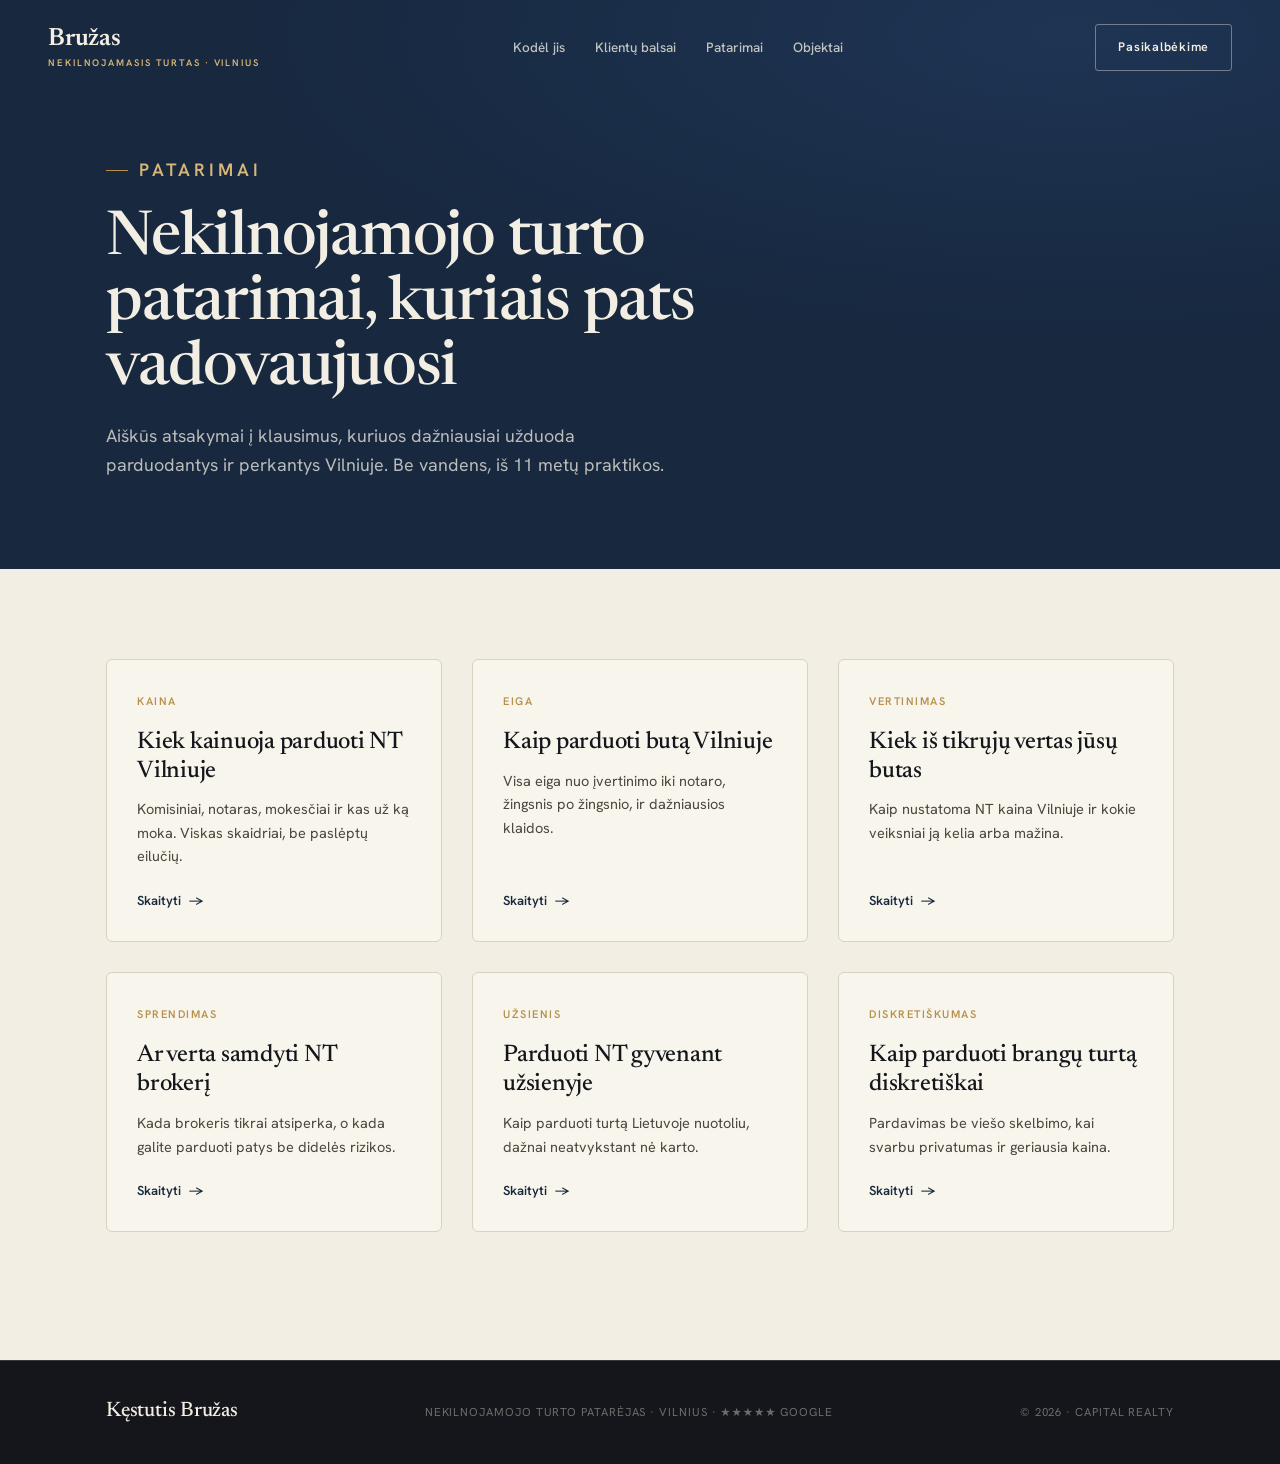
==== commit 30574d1a: "Hero Google 5/5 tag, Juozas review, mobile nav on blog, no-JS fallback, scroll offsets, 404 Co-Autho" ====
--- a/patarimai.html
+++ b/patarimai.html
@@ -14,6 +14,7 @@
   <link rel="icon" type="image/svg+xml" href="favicon.svg" />
   <link rel="apple-touch-icon" href="apple-touch-icon.png" />
   <meta name="theme-color" content="#17283f" />
+  <noscript><style>[data-reveal]{opacity:1 !important;transform:none !important}</style></noscript>
   <link rel="canonical" href="https://bruzasnt.lt/patarimai" />
   <script type="application/ld+json">
   {
@@ -29,13 +30,15 @@
   <header class="nav" id="nav">
     <div class="nav-inner">
       <a class="wordmark" href="index.html">Bružas<span>Nekilnojamasis turtas · Vilnius</span></a>
-      <nav class="nav-links">
+      <nav class="nav-links" id="navLinks">
         <a href="index.html#kodel">Kodėl jis</a>
         <a href="index.html#balsai">Klientų balsai</a>
         <a href="patarimai.html">Patarimai</a>
         <a href="index.html#objektai">Objektai</a>
+        <a class="nav-cta-m" href="index.html#kontaktai">Pasikalbėkime</a>
       </nav>
-      <a class="btn btn-line" href="index.html#kontaktai">Pasikalbėkime</a>
+      <a class="btn btn-line nav-cta-d" href="index.html#kontaktai">Pasikalbėkime</a>
+      <button class="nav-toggle" id="navToggle" aria-label="Meniu" aria-expanded="false"><span></span><span></span><span></span></button>
     </div>
   </header>
 
@@ -44,7 +47,7 @@
       <div class="wrap">
         <p class="eyebrow">Patarimai</p>
         <h1>Nekilnojamojo turto patarimai, kuriais pats vadovaujuosi</h1>
-        <p>Aiškūs atsakymai į klausimus, kuriuos dažniausiai užduoda parduodantys ir perkantys Vilniuje. Be vandens, iš 15+ metų praktikos.</p>
+        <p>Aiškūs atsakymai į klausimus, kuriuos dažniausiai užduoda parduodantys ir perkantys Vilniuje. Be vandens, iš 11 metų praktikos.</p>
       </div>
     </section>
 
@@ -95,7 +98,7 @@
   <footer class="footer">
     <div class="wrap footer-inner">
       <span class="footer-name">Kęstutis Bružas</span>
-      <span class="footer-mid">Nekilnojamojo turto patarėjas · Vilnius · 4,9 ★ Google</span>
+      <span class="footer-mid">Nekilnojamojo turto patarėjas · Vilnius · ★★★★★ Google</span>
       <span class="footer-r">© 2026 · Capital Realty</span>
     </div>
   </footer>
@@ -103,6 +106,10 @@
   <script>
     const nav = document.getElementById('nav');
     addEventListener('scroll', () => nav.classList.toggle('scrolled', scrollY > 24), { passive: true });
+    const navToggle = document.getElementById('navToggle');
+    if (navToggle) navToggle.addEventListener('click', () => { const o = nav.classList.toggle('open'); navToggle.setAttribute('aria-expanded', o); });
+    const nl = document.getElementById('navLinks');
+    if (nl) nl.addEventListener('click', (e) => { if (e.target.tagName === 'A') nav.classList.remove('open'); });
     (() => {
       const els = document.querySelectorAll('[data-reveal]');
       if (!('IntersectionObserver' in window)) { els.forEach(e => e.classList.add('in')); return; }
@@ -110,5 +117,10 @@
       els.forEach(e => io.observe(e));
     })();
   </script>
+  <div class="sticky-cta">
+    <img class="sc-photo" src="img/kestutis.jpg" alt="Kęstutis Bružas" />
+    <div class="sc-text"><b>Kęstutis Bružas</b><span>Atsakau per ~15 min.</span></div>
+    <a class="sc-btn" href="https://m.me/kestutisbruzasNT" target="_blank" rel="noopener">Parašyti žinutę</a>
+  </div>
 </body>
 </html>
--- a/styles.css
+++ b/styles.css
@@ -194,8 +194,8 @@
 .life-rail { display: flex; gap: 16px; overflow-x: auto; margin-top: clamp(42px, 5vw, 62px); padding: 4px clamp(22px, 5vw, 56px) 8px; scroll-snap-type: x mandatory; }
 .life-rail::-webkit-scrollbar { height: 4px; }
 .life-rail::-webkit-scrollbar-thumb { background: rgba(242,238,227,.16); border-radius: 4px; }
-.life-rail img { flex: 0 0 clamp(220px, 26vw, 320px); scroll-snap-align: center; aspect-ratio: 4/3; object-fit: cover; border-radius: 4px; filter: grayscale(.4) brightness(.92); transition: filter .5s, transform .5s var(--ease); }
-.life-rail img:hover { filter: grayscale(0) brightness(1); transform: translateY(-3px); }
+.life-rail img { flex: 0 0 clamp(220px, 26vw, 320px); scroll-snap-align: center; aspect-ratio: 4/3; object-fit: cover; border-radius: 4px; transition: transform .5s var(--ease); }
+.life-rail img:hover { transform: translateY(-3px); }
 
 /* ===== OBJECTS ===== */
 .objects { padding: var(--pad) 0; background: var(--paper-2); }
@@ -359,8 +359,27 @@
 }
 
 /* ===== SOLD listing ===== */
-.obj.sold .obj-media img { filter: grayscale(.55) brightness(.8); }
-.obj-badge.sold { background: rgba(242,238,227,.16); color: var(--paper); border: 1px solid rgba(242,238,227,.32); backdrop-filter: blur(6px); }
+.obj.sold .obj-media img { filter: grayscale(.6) brightness(.72); }
+.obj.sold .obj-badge { display: none; }
+.obj.sold .obj-media::after { content: "Parduota"; position: absolute; inset: 0; z-index: 2; display: grid; place-items: center; font-family: var(--fd); font-size: 26px; font-weight: 500; letter-spacing: .08em; color: var(--paper); text-transform: uppercase; }
+.obj.sold .obj-media::before { content: ""; position: absolute; left: 50%; top: 50%; transform: translate(-50%,-50%); z-index: 2; width: 168px; height: 52px; border: 1px solid rgba(242,238,227,.55); border-radius: 3px; }
+
+/* anchor jumps must clear the fixed nav */
+section[id], [id="kontaktai"], [id="objektai"], [id="zmogus"], [id="balsai"], [id="kodel"], [id="eiga"], [id="duk"] { scroll-margin-top: 96px; }
+
+/* hero google tag */
+.ht-google { display: flex; align-items: center; gap: 12px; }
+.ht-g { width: 30px; height: 30px; flex-shrink: 0; }
+.ht-google b { display: flex; align-items: baseline; gap: 8px; font-family: var(--fd); font-size: clamp(26px, 2.7vw, 36px); font-weight: 500; line-height: 1; color: var(--paper); letter-spacing: -.01em; }
+.ht-google .ht-gstars { font-style: normal; font-size: 15px; color: var(--bronze-soft); letter-spacing: 2px; }
+.ht-google span { font-size: 12px; color: var(--muted-d); margin-top: 7px; display: block; }
+
+/* review stars (no numeric rating) */
+.ht b.ht-stars { color: var(--bronze-soft); font-size: 22px; letter-spacing: 2px; }
+.num b.num-stars { font-size: clamp(30px, 3.4vw, 44px); letter-spacing: 4px; }
+.g-badge b.g-stars { color: var(--bronze-soft); font-size: 18px; letter-spacing: 2px; }
+a.vf-note { transition: color .25s; }
+a.vf-note:hover { color: var(--bronze-soft); }
 
 /* ===== MOBILE NAV (hamburger) ===== */
 .nav-toggle { display: none; flex-direction: column; justify-content: center; gap: 5px; width: 44px; height: 44px; position: relative; z-index: 3; }
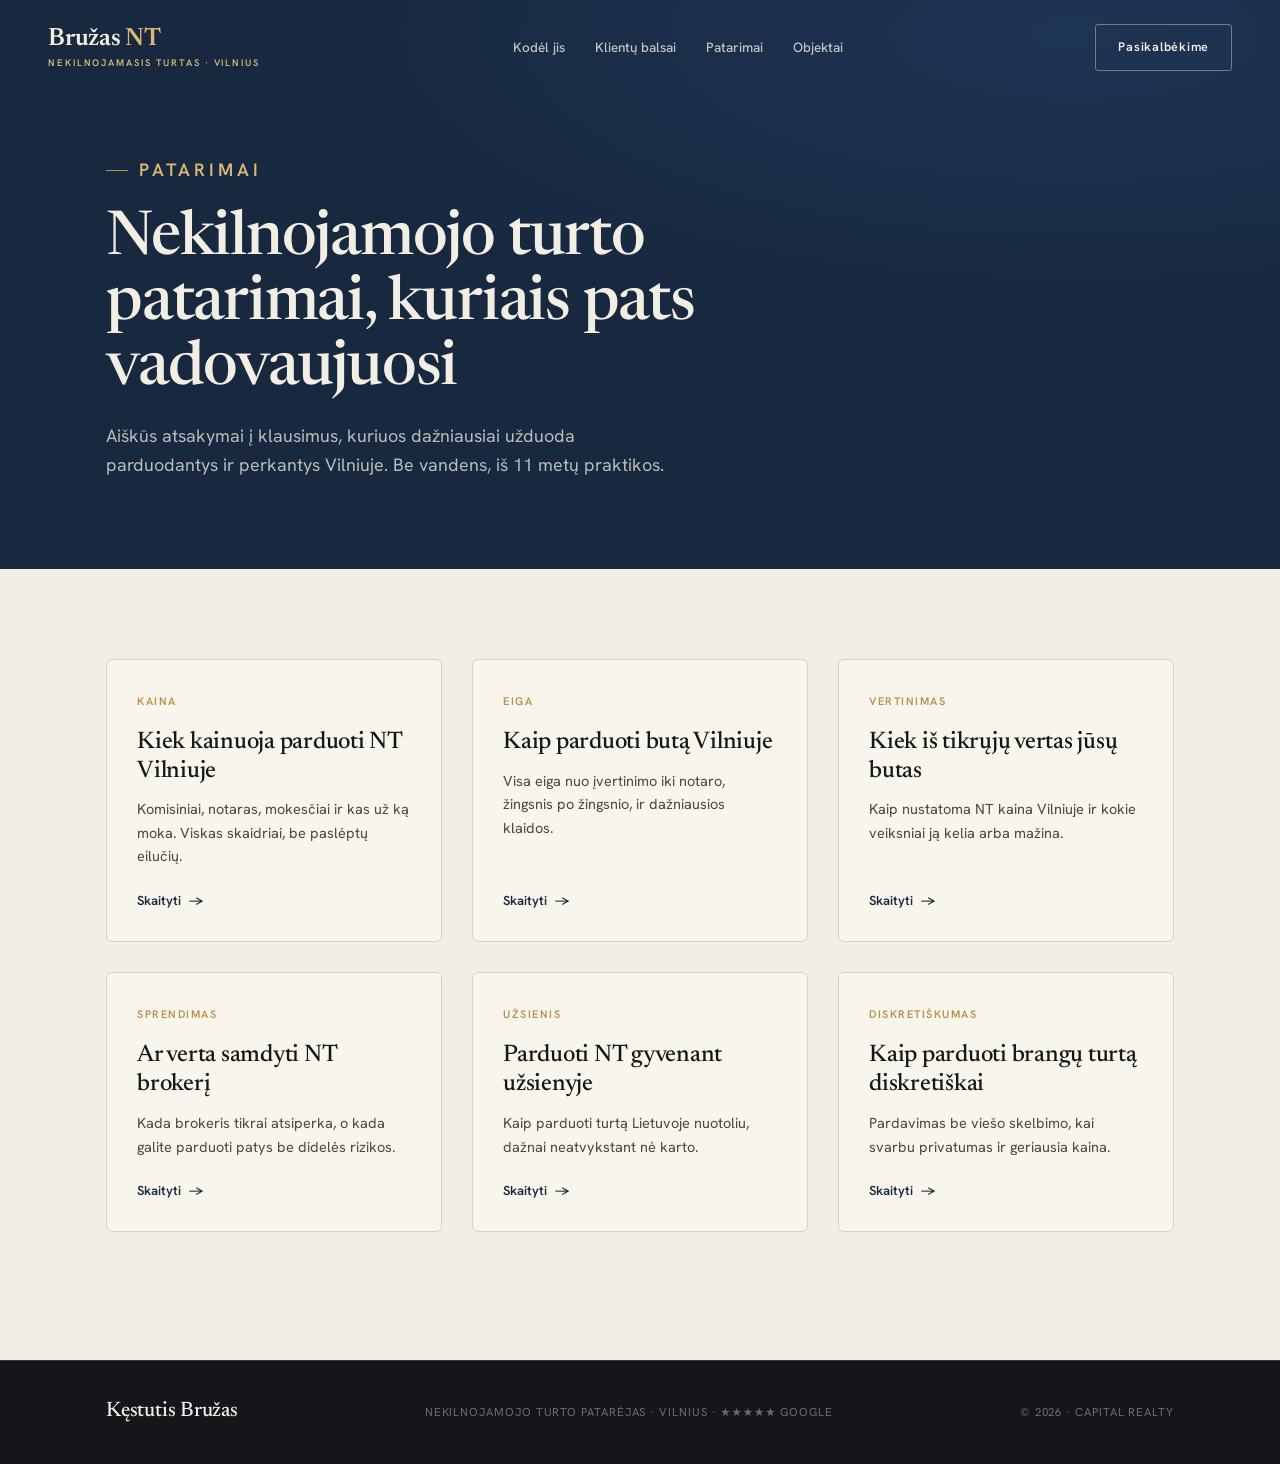
==== commit 915ee1f4: "Full-screen mobile menu fix, Bružas NT wordmark, reel section, reworked reasons with his core values" ====
--- a/patarimai.html
+++ b/patarimai.html
@@ -29,7 +29,7 @@
 <body>
   <header class="nav" id="nav">
     <div class="nav-inner">
-      <a class="wordmark" href="index.html">Bružas<span>Nekilnojamasis turtas · Vilnius</span></a>
+      <a class="wordmark" href="index.html">Bružas <b class="wm-nt">NT</b><span>Nekilnojamasis turtas · Vilnius</span></a>
       <nav class="nav-links" id="navLinks">
         <a href="index.html#kodel">Kodėl jis</a>
         <a href="index.html#balsai">Klientų balsai</a>
--- a/styles.css
+++ b/styles.css
@@ -61,6 +61,8 @@
 .nav { position: fixed; inset: 0 0 auto 0; z-index: 900; transition: background .4s var(--ease), box-shadow .4s; }
 .nav-inner { max-width: 1340px; margin: 0 auto; padding: 24px clamp(22px, 5vw, 48px); display: flex; align-items: center; justify-content: space-between; gap: 24px; }
 .wordmark { font-family: var(--fd); font-size: 25px; font-weight: 600; color: var(--paper); line-height: 1; letter-spacing: -.01em; transition: color .4s; }
+.wordmark .wm-nt { color: var(--bronze-soft); font-weight: 600; font-style: normal; }
+.nav.scrolled .wordmark .wm-nt { color: var(--bronze); }
 .wordmark span { display: block; font-family: var(--fb); font-size: 9.5px; font-weight: 600; letter-spacing: .2em; text-transform: uppercase; color: var(--bronze-soft); margin-top: 6px; }
 .nav-links { display: flex; gap: 30px; font-size: 13.5px; font-weight: 500; }
 .nav-links a { color: rgba(242,238,227,.78); position: relative; transition: color .25s; }
@@ -205,7 +207,8 @@
 .obj-media { position: relative; overflow: hidden; }
 .obj-media img { width: 100%; aspect-ratio: 4/3; object-fit: cover; transition: transform .9s var(--ease); }
 .obj:hover .obj-media img { transform: scale(1.05); }
-.obj-badge { position: absolute; top: 14px; left: 14px; background: rgba(14,18,13,.72); backdrop-filter: blur(6px); color: var(--paper); font-size: 10.5px; font-weight: 600; letter-spacing: .1em; text-transform: uppercase; padding: 7px 14px; border-radius: 2px; }
+.obj-badge { position: absolute; top: 14px; left: 14px; z-index: 2; background: #2f7a52; color: #fff; font-size: 10.5px; font-weight: 700; letter-spacing: .1em; text-transform: uppercase; padding: 7px 13px; border-radius: 3px; box-shadow: 0 6px 16px -6px rgba(0,0,0,.45); }
+.obj-badge.sold { background: #b5423a; }
 .obj-info { padding: 22px 24px 26px; }
 .obj-info b { font-family: var(--fd); font-size: 22px; font-weight: 500; display: block; letter-spacing: -.01em; }
 .obj-info span { font-size: 13.5px; color: var(--muted); display: block; margin-top: 4px; }
@@ -288,9 +291,38 @@
   .tl-step { grid-template-columns: 56px 1fr; gap: 18px; }
   .tl-no { width: 54px; height: 54px; font-size: 21px; }
   .tl-step::before { left: 27px; top: 50px; }
-  .voices-foot { flex-direction: column; align-items: flex-start; }
+  .voices-foot { flex-direction: column; align-items: flex-start; gap: 16px; }
   .nav-inner { padding: 18px 20px; }
   .footer-inner { flex-direction: column; text-align: center; }
+
+  /* --- mobile flow: tighter vertical rhythm --- */
+  :root { --pad: 58px; }
+  .hero-sub { margin-bottom: 26px; }
+  .hero-cta { margin-bottom: 26px; }
+  .statement { padding: 52px 0; }
+  .state-line { font-size: clamp(27px, 7.6vw, 38px); }
+  .state-sub { margin-top: 22px; font-size: 15.5px; }
+  .sec-head { margin-bottom: 30px; }
+  .why-grid { gap: 13px; }
+  .why-card { padding: 27px 24px 25px; }
+  .why-no { margin-bottom: 14px; }
+  .why-card h3 { font-size: 21px; }
+  .valuation { padding: 50px 0; }
+  .valuation h2 { font-size: 26px; }
+  .voice-feature p { font-size: clamp(23px, 6.4vw, 30px); }
+  .voice-feature footer { margin-top: 20px; }
+  .num-row { gap: 30px; }
+  .tl-body { padding-top: 3px; }
+  .tl-body h3 { font-size: 23px; }
+  .tl-step { padding-bottom: 34px; }
+  .zm-lead { font-size: 16px; }
+  .zm-quote { font-size: 19px; margin-top: 24px; }
+  .life-rail { margin-top: 34px; }
+  .obj-info { padding: 19px 22px 23px; }
+  .obj-foot { gap: 15px; }
+  .faq-item summary { padding: 19px 2px; }
+  .contact-person h2 { font-size: 29px; }
+  .contact-details { margin: 26px 0 22px; }
 }
 
 /* ===== VALUATION / LEAD MAGNET ===== */
@@ -303,6 +335,23 @@
 .valuation h2 { color: var(--paper); font-size: clamp(26px,3.2vw,42px); margin-bottom: 14px; }
 .val-sub { color: rgba(242,238,227,.78); font-size: 16.5px; max-width: 52ch; }
 .val-btn { flex-shrink: 0; }
+
+/* ===== REEL / PERSONAL ATTENTION ===== */
+.reel-sec { padding: var(--pad) 0; background: var(--ink); color: var(--paper); overflow: hidden; }
+.reel-grid { display: grid; grid-template-columns: 1.05fr .95fr; gap: clamp(40px, 5.5vw, 84px); align-items: center; }
+.reel-text .eyebrow { color: var(--bronze-soft); }
+.reel-text .eyebrow::before { background: var(--bronze); }
+.reel-text h2 { color: var(--paper); margin-bottom: 22px; line-height: 1.08; }
+.reel-lead { font-size: 17px; line-height: 1.7; color: rgba(242,238,227,.76); max-width: 48ch; }
+.reel-note { margin-top: 16px; font-family: var(--fd); font-style: italic; font-size: 19px; color: var(--bronze-soft); }
+.reel-video { position: relative; display: block; width: 100%; max-width: 330px; margin: 0 auto; aspect-ratio: 9 / 16; border-radius: 10px; overflow: hidden; box-shadow: 0 44px 90px -38px rgba(0,0,0,.75); border: 1px solid var(--line-d); }
+.reel-video img { width: 100%; height: 100%; object-fit: cover; transition: transform .8s var(--ease); }
+.reel-video::after { content: ""; position: absolute; inset: 0; background: linear-gradient(180deg, rgba(15,17,13,.05) 40%, rgba(15,17,13,.62)); }
+.reel-video:hover img { transform: scale(1.05); }
+.reel-play { position: absolute; left: 50%; top: 50%; transform: translate(-50%, -50%); z-index: 2; width: 70px; height: 70px; border-radius: 50%; background: rgba(242,238,227,.94); display: grid; place-items: center; box-shadow: 0 12px 30px -8px rgba(0,0,0,.5); transition: transform .3s var(--ease); }
+.reel-video:hover .reel-play { transform: translate(-50%, -50%) scale(1.08); }
+.reel-play svg { width: 27px; height: 27px; fill: var(--emerald); margin-left: 3px; }
+.reel-tag { position: absolute; left: 0; right: 0; bottom: 20px; z-index: 2; text-align: center; font-size: 13px; font-weight: 600; letter-spacing: .04em; color: var(--paper); }
 
 /* dark button on light bg */
 .btn-solid { background: var(--emerald); color: var(--paper); }
@@ -332,7 +381,7 @@
 .form-note { margin-top: 14px; font-size: 11.5px; letter-spacing: .02em; color: rgba(242,238,227,.5); text-align: center; }
 .wa-inline { display: inline-flex; align-items: center; gap: 9px; margin: 8px 0 2px; font-size: 14px; font-weight: 600; color: var(--bronze-soft); transition: color .25s; }
 .wa-inline:hover { color: var(--paper); }
-.wa-dot { width: 8px; height: 8px; border-radius: 50%; background: #25d366; box-shadow: 0 0 0 4px rgba(37,211,102,.18); }
+.wa-dot { width: 8px; height: 8px; border-radius: 50%; background: #0084ff; box-shadow: 0 0 0 4px rgba(0,132,255,.18); }
 
 /* sticky mobile CTA — premium floating bar */
 .sticky-cta { display: none; position: fixed; left: 12px; right: 12px; bottom: 12px; z-index: 800; align-items: center; gap: 11px; padding: 8px 8px 8px 10px; background: var(--emerald); border: 1px solid rgba(var(--accent-soft-rgb),.28); border-radius: 16px; box-shadow: 0 18px 44px -16px rgba(0,0,0,.65); }
@@ -346,7 +395,7 @@
 
 /* desktop floating whatsapp — discreet, brand-toned */
 .wa-float { position: fixed; right: 24px; bottom: 24px; z-index: 800; width: 52px; height: 52px; border-radius: 50%; background: var(--ink); color: var(--paper); border: 1px solid rgba(var(--accent-soft-rgb),.45); display: flex; align-items: center; justify-content: center; box-shadow: 0 16px 36px -14px rgba(0,0,0,.55); transition: transform .3s var(--ease); }
-.wa-float::after { content: ""; position: absolute; top: 7px; right: 7px; width: 9px; height: 9px; border-radius: 50%; background: #2bb763; border: 2px solid var(--ink); }
+.wa-float::after { content: ""; position: absolute; top: 7px; right: 7px; width: 9px; height: 9px; border-radius: 50%; background: #0084ff; border: 2px solid var(--ink); }
 .wa-float:hover { transform: translateY(-3px); }
 .wa-float svg { width: 26px; height: 26px; opacity: .92; }
 
@@ -359,20 +408,17 @@
 }
 
 /* ===== SOLD listing ===== */
-.obj.sold .obj-media img { filter: grayscale(.6) brightness(.72); }
-.obj.sold .obj-badge { display: none; }
-.obj.sold .obj-media::after { content: "Parduota"; position: absolute; inset: 0; z-index: 2; display: grid; place-items: center; font-family: var(--fd); font-size: 26px; font-weight: 500; letter-spacing: .08em; color: var(--paper); text-transform: uppercase; }
-.obj.sold .obj-media::before { content: ""; position: absolute; left: 50%; top: 50%; transform: translate(-50%,-50%); z-index: 2; width: 168px; height: 52px; border: 1px solid rgba(242,238,227,.55); border-radius: 3px; }
+.obj.sold .obj-media img { filter: grayscale(.15) brightness(.94); }
 
 /* anchor jumps must clear the fixed nav */
 section[id], [id="kontaktai"], [id="objektai"], [id="zmogus"], [id="balsai"], [id="kodel"], [id="eiga"], [id="duk"] { scroll-margin-top: 96px; }
 
 /* hero google tag */
-.ht-google { display: flex; align-items: center; gap: 12px; }
-.ht-g { width: 30px; height: 30px; flex-shrink: 0; }
-.ht-google b { display: flex; align-items: baseline; gap: 8px; font-family: var(--fd); font-size: clamp(26px, 2.7vw, 36px); font-weight: 500; line-height: 1; color: var(--paper); letter-spacing: -.01em; }
-.ht-google .ht-gstars { font-style: normal; font-size: 15px; color: var(--bronze-soft); letter-spacing: 2px; }
-.ht-google span { font-size: 12px; color: var(--muted-d); margin-top: 7px; display: block; }
+.ht-google { display: flex; align-items: center; gap: 10px; }
+.ht-g { width: 24px; height: 24px; flex-shrink: 0; }
+.ht-google b { display: flex; align-items: center; gap: 7px; font-family: var(--fd); font-size: 19px; font-weight: 600; line-height: 1; color: var(--paper); letter-spacing: 0; }
+.ht-google .ht-gstars { font-style: normal; font-size: 12px; color: var(--bronze-soft); letter-spacing: 1.5px; position: relative; top: .5px; }
+.ht-google span { font-size: 11.5px; color: var(--muted-d); margin-top: 5px; display: block; }
 
 /* review stars (no numeric rating) */
 .ht b.ht-stars { color: var(--bronze-soft); font-size: 22px; letter-spacing: 2px; }
@@ -401,17 +447,35 @@
 @media (max-width: 1000px) {
   .nav-toggle { display: flex; }
   .nav-cta-d { display: none; }
+  /* when open, drop the scrolled backdrop-filter so the fixed overlay can fill the viewport */
+  .nav.open { background: transparent; backdrop-filter: none; -webkit-backdrop-filter: none; box-shadow: none; }
+  /* full-screen solid overlay menu */
   .nav-links {
-    display: flex; flex-direction: column; gap: 0;
-    position: fixed; top: 64px; left: 12px; right: 12px;
-    background: var(--emerald); border: 1px solid rgba(var(--accent-soft-rgb),.28);
-    border-radius: 14px; padding: 10px 22px 18px;
-    transform: translateY(-14px); opacity: 0; pointer-events: none;
-    transition: transform .35s var(--ease), opacity .35s;
-    box-shadow: 0 26px 54px -20px rgba(0,0,0,.65); z-index: 1;
+    display: flex; flex-direction: column; justify-content: center; gap: 0;
+    position: fixed; inset: 0;
+    background: var(--emerald);
+    padding: 104px 34px 48px;
+    transform: translateY(-100%);
+    transition: transform .42s var(--ease);
+    z-index: 2; overflow-y: auto;
   }
-  .nav.open .nav-links { transform: translateY(0); opacity: 1; pointer-events: auto; }
-  .nav-links a { color: var(--paper); font-family: var(--fd); font-size: 20px; font-weight: 500; padding: 13px 2px; border-bottom: 1px solid var(--line-d); }
+  .nav.open .nav-links { transform: translateY(0); }
+  .nav-links a,
+  .nav.scrolled .nav-links a { color: var(--paper); font-family: var(--fd); font-size: 26px; font-weight: 500; letter-spacing: -.01em; padding: 17px 2px; border-bottom: 1px solid rgba(242,238,227,.14); }
   .nav-links a::after { display: none; }
-  .nav-links a.nav-cta-m { display: block; margin-top: 12px; background: var(--paper); color: var(--emerald); font-family: var(--fb); font-size: 14px; font-weight: 700; text-align: center; border-radius: 9px; padding: 14px; border-bottom: none; }
-}
+  .nav-links a.nav-cta-m,
+  .nav.scrolled .nav-links a.nav-cta-m { display: block; margin-top: 24px; background: var(--paper); color: var(--emerald); font-family: var(--fb); font-size: 15px; font-weight: 700; letter-spacing: .01em; text-align: center; border-radius: 10px; padding: 17px; border-bottom: none; }
+  /* keep brand + toggle legible above the overlay */
+  .wordmark, .nav-toggle { position: relative; z-index: 3; }
+  .nav.open .wordmark, .nav.open.scrolled .wordmark { color: var(--paper); }
+  .nav.open .wordmark span, .nav.open.scrolled .wordmark span { color: var(--bronze-soft); }
+  .nav.open .wm-nt, .nav.open.scrolled .wm-nt { color: var(--bronze-soft); }
+  .nav.open .nav-toggle span, .nav.open.scrolled .nav-toggle span { background: var(--paper); }
+}
+
+/* reel stacks on tablet/mobile (placed after base .reel-grid to win source order) */
+@media (max-width: 1000px) {
+  .reel-grid { grid-template-columns: 1fr; gap: 34px; }
+  .reel-text { max-width: 580px; }
+  .reel-video { max-width: 300px; }
+}
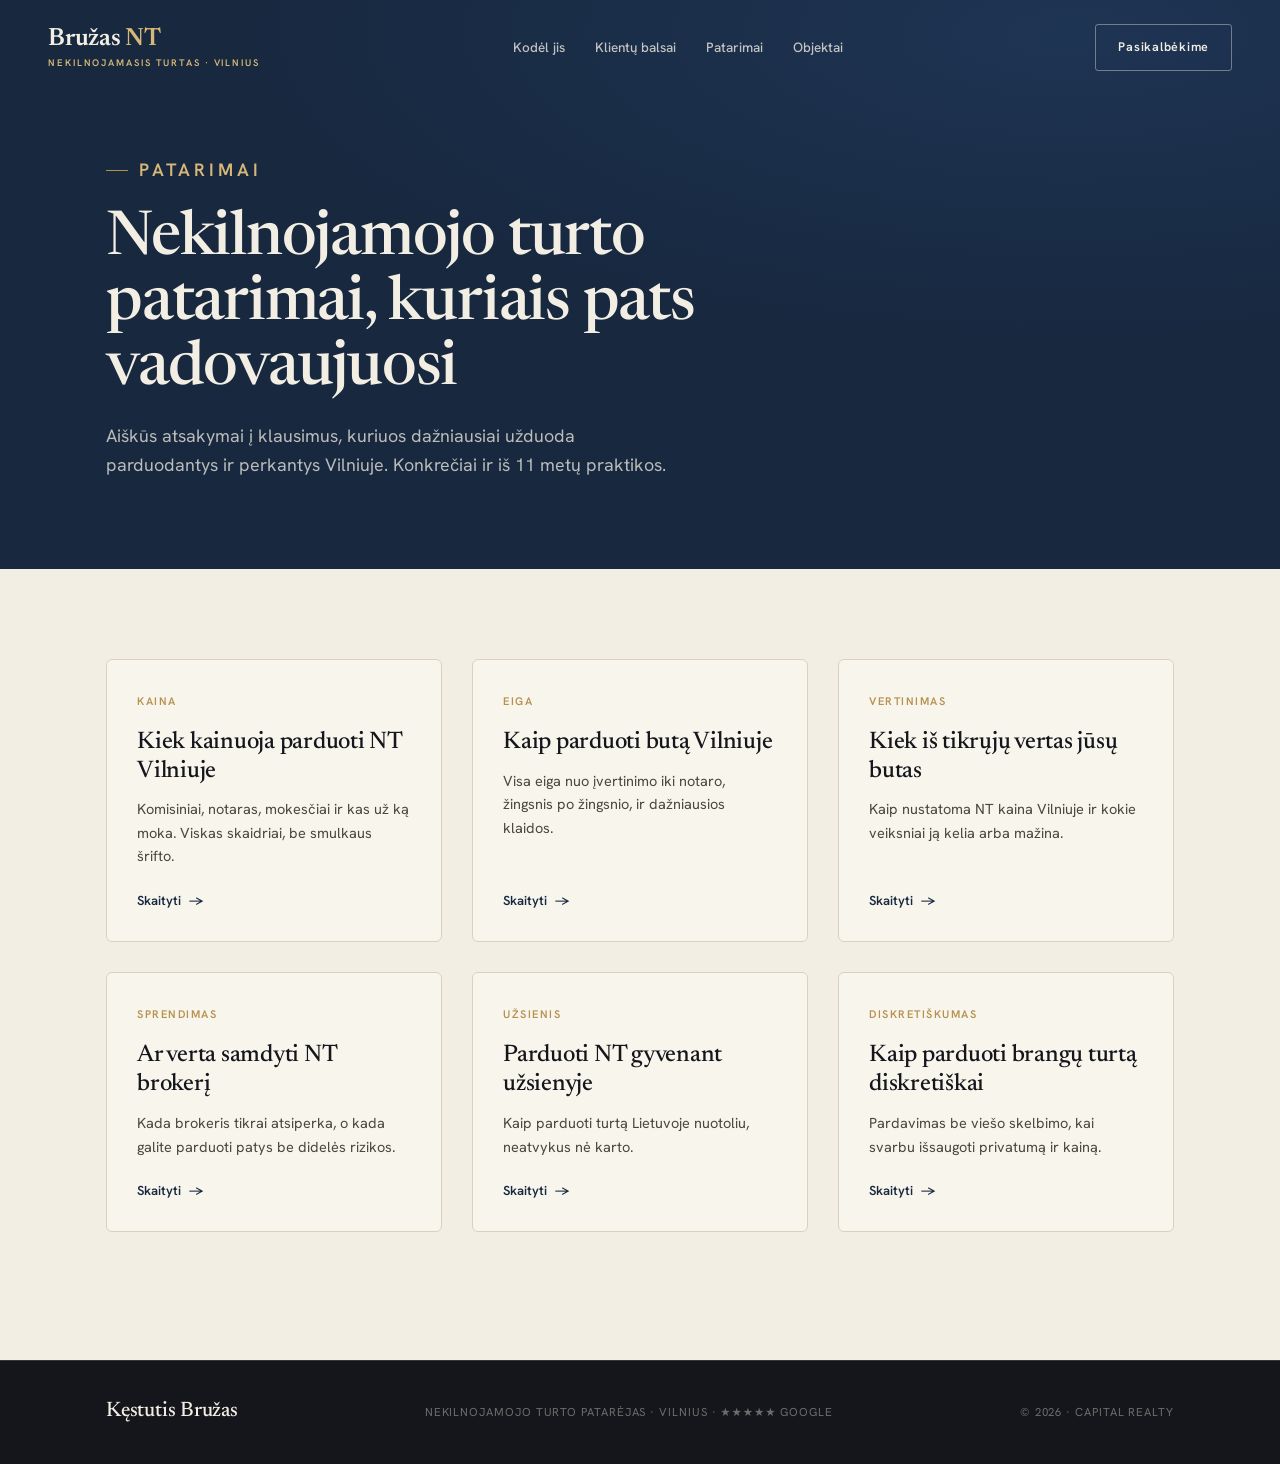
==== commit e5bf67b0: "Embed reel (YouTube Short, click-to-play), native LT copy polish across all blog articles Co-Authore" ====
--- a/patarimai.html
+++ b/patarimai.html
@@ -47,7 +47,7 @@
       <div class="wrap">
         <p class="eyebrow">Patarimai</p>
         <h1>Nekilnojamojo turto patarimai, kuriais pats vadovaujuosi</h1>
-        <p>Aiškūs atsakymai į klausimus, kuriuos dažniausiai užduoda parduodantys ir perkantys Vilniuje. Be vandens, iš 11 metų praktikos.</p>
+        <p>Aiškūs atsakymai į klausimus, kuriuos dažniausiai užduoda parduodantys ir perkantys Vilniuje. Konkrečiai ir iš 11 metų praktikos.</p>
       </div>
     </section>
 
@@ -57,7 +57,7 @@
           <a class="post-card" href="straipsnis-komisinis.html" data-reveal>
             <span class="post-tag">Kaina</span>
             <h2>Kiek kainuoja parduoti NT Vilniuje</h2>
-            <p>Komisiniai, notaras, mokesčiai ir kas už ką moka. Viskas skaidriai, be paslėptų eilučių.</p>
+            <p>Komisiniai, notaras, mokesčiai ir kas už ką moka. Viskas skaidriai, be smulkaus šrifto.</p>
             <span class="post-more">Skaityti <span>→</span></span>
           </a>
           <a class="post-card" href="straipsnis-kaip-parduoti.html" data-reveal>
@@ -81,13 +81,13 @@
           <a class="post-card" href="straipsnis-uzsienyje.html" data-reveal>
             <span class="post-tag">Užsienis</span>
             <h2>Parduoti NT gyvenant užsienyje</h2>
-            <p>Kaip parduoti turtą Lietuvoje nuotoliu, dažnai neatvykstant nė karto.</p>
+            <p>Kaip parduoti turtą Lietuvoje nuotoliu, neatvykus nė karto.</p>
             <span class="post-more">Skaityti <span>→</span></span>
           </a>
           <a class="post-card" href="straipsnis-diskretiskai.html" data-reveal>
             <span class="post-tag">Diskretiškumas</span>
             <h2>Kaip parduoti brangų turtą diskretiškai</h2>
-            <p>Pardavimas be viešo skelbimo, kai svarbu privatumas ir geriausia kaina.</p>
+            <p>Pardavimas be viešo skelbimo, kai svarbu išsaugoti privatumą ir kainą.</p>
             <span class="post-more">Skaityti <span>→</span></span>
           </a>
         </div>
--- a/styles.css
+++ b/styles.css
@@ -352,6 +352,10 @@
 .reel-video:hover .reel-play { transform: translate(-50%, -50%) scale(1.08); }
 .reel-play svg { width: 27px; height: 27px; fill: var(--emerald); margin-left: 3px; }
 .reel-tag { position: absolute; left: 0; right: 0; bottom: 20px; z-index: 2; text-align: center; font-size: 13px; font-weight: 600; letter-spacing: .04em; color: var(--paper); }
+.reel-video[data-yt] { cursor: pointer; }
+.reel-video iframe { position: absolute; inset: 0; width: 100%; height: 100%; border: 0; z-index: 3; }
+.reel-video.playing { cursor: default; }
+.reel-video.playing::after { display: none; }
 
 /* dark button on light bg */
 .btn-solid { background: var(--emerald); color: var(--paper); }
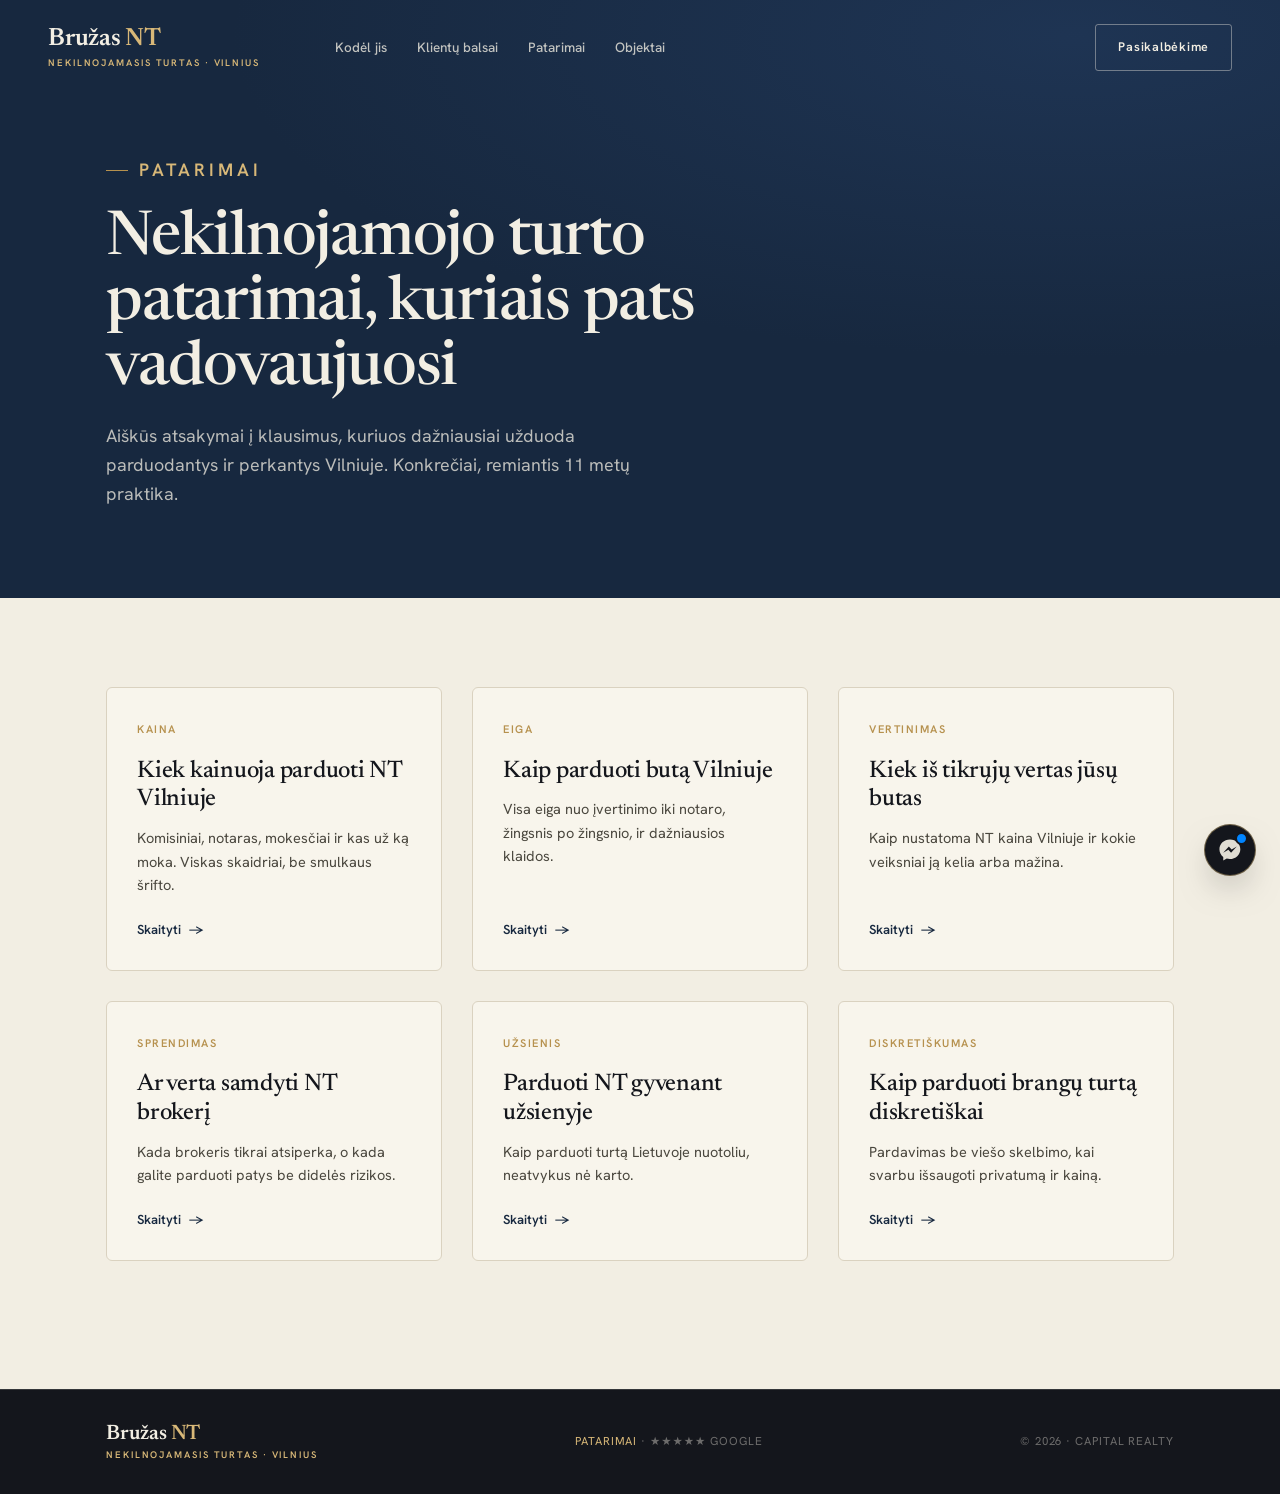
==== commit c1f26226: "Reel opening-frame poster, reworked FAQ, social icons, free-consultation framing, footer wordmark, f" ====
--- a/patarimai.html
+++ b/patarimai.html
@@ -47,7 +47,7 @@
       <div class="wrap">
         <p class="eyebrow">Patarimai</p>
         <h1>Nekilnojamojo turto patarimai, kuriais pats vadovaujuosi</h1>
-        <p>Aiškūs atsakymai į klausimus, kuriuos dažniausiai užduoda parduodantys ir perkantys Vilniuje. Konkrečiai ir iš 11 metų praktikos.</p>
+        <p>Aiškūs atsakymai į klausimus, kuriuos dažniausiai užduoda parduodantys ir perkantys Vilniuje. Konkrečiai, remiantis 11 metų praktika.</p>
       </div>
     </section>
 
@@ -97,8 +97,8 @@
 
   <footer class="footer">
     <div class="wrap footer-inner">
-      <span class="footer-name">Kęstutis Bružas</span>
-      <span class="footer-mid">Nekilnojamojo turto patarėjas · Vilnius · ★★★★★ Google</span>
+      <a class="wordmark footer-brand" href="index.html">Bružas <b class="wm-nt">NT</b><span>Nekilnojamasis turtas · Vilnius</span></a>
+      <span class="footer-mid"><a href="patarimai.html">Patarimai</a> · ★★★★★ Google</span>
       <span class="footer-r">© 2026 · Capital Realty</span>
     </div>
   </footer>
@@ -117,10 +117,8 @@
       els.forEach(e => io.observe(e));
     })();
   </script>
-  <div class="sticky-cta">
-    <img class="sc-photo" src="img/kestutis.jpg" alt="Kęstutis Bružas" />
-    <div class="sc-text"><b>Kęstutis Bružas</b><span>Atsakau per ~15 min.</span></div>
-    <a class="sc-btn" href="https://m.me/kestutisbruzasNT" target="_blank" rel="noopener">Parašyti žinutę</a>
-  </div>
+  <a class="wa-float" href="https://m.me/kestutisbruzasNT" target="_blank" rel="noopener" aria-label="Rašyti per Messenger">
+    <svg viewBox="0 0 32 32" aria-hidden="true"><path fill="currentColor" d="M16 3C8.6 3 3 8.4 3 15.1c0 3.8 1.8 7.2 4.7 9.4V29l4.3-2.4c1.2.3 2.4.5 3.7.5 7.4 0 13-5.4 13-12.1S23.4 3 16 3zm1.3 16.3l-3.3-3.5-6.4 3.5 7-7.5 3.4 3.5 6.3-3.5-7 7.5z"/></svg>
+  </a>
 </body>
 </html>
--- a/styles.css
+++ b/styles.css
@@ -53,8 +53,9 @@
 .btn-clay:hover { transform: translateY(-2px); box-shadow: 0 14px 30px -14px rgba(0,0,0,.4); }
 .btn-line { padding: 12px 22px; border: 1px solid rgba(242,238,227,.4); color: var(--paper); font-size: 12.5px; letter-spacing: .06em; }
 .btn-line:hover { background: var(--paper); color: var(--emerald); border-color: var(--paper); }
-.nav.scrolled .btn-line { border-color: var(--line); color: var(--ink); }
-.nav.scrolled .btn-line:hover { background: var(--emerald); color: var(--paper); border-color: var(--emerald); }
+/* gold frame on scroll — same tone as the NT in the wordmark */
+.nav.scrolled .btn-line { border-color: var(--bronze); box-shadow: inset 0 0 0 .5px var(--bronze); color: var(--ink); }
+.nav.scrolled .btn-line:hover { background: var(--emerald); color: var(--paper); border-color: var(--emerald); box-shadow: none; }
 .btn-block { width: 100%; }
 
 /* ===== NAV ===== */
@@ -64,7 +65,7 @@
 .wordmark .wm-nt { color: var(--bronze-soft); font-weight: 600; font-style: normal; }
 .nav.scrolled .wordmark .wm-nt { color: var(--bronze); }
 .wordmark span { display: block; font-family: var(--fb); font-size: 9.5px; font-weight: 600; letter-spacing: .2em; text-transform: uppercase; color: var(--bronze-soft); margin-top: 6px; }
-.nav-links { display: flex; gap: 30px; font-size: 13.5px; font-weight: 500; }
+.nav-links { display: flex; gap: 30px; font-size: 13.5px; font-weight: 500; margin-right: auto; margin-left: clamp(28px, 4vw, 60px); }
 .nav-links a { color: rgba(242,238,227,.78); position: relative; transition: color .25s; }
 .nav-links a::after { content: ""; position: absolute; left: 0; bottom: -5px; width: 0; height: 1px; background: var(--bronze-soft); transition: width .3s var(--ease); }
 .nav-links a:hover { color: var(--paper); }
@@ -78,7 +79,9 @@
 /* ===== HERO ===== */
 .hero { background: var(--emerald); color: var(--paper); padding: clamp(150px, 18vh, 210px) 0 clamp(80px, 10vw, 130px); position: relative; overflow: hidden; }
 .hero::before { content: ""; position: absolute; inset: 0; background: radial-gradient(120% 90% at 82% 8%, rgba(var(--glow-rgb),.5), transparent 60%); pointer-events: none; }
-.hero-wrap { position: relative; z-index: 2; max-width: var(--maxw); margin: 0 auto; padding: 0 clamp(22px, 5vw, 56px); display: grid; grid-template-columns: 1.1fr .9fr; gap: clamp(36px, 5.5vw, 80px); align-items: center; }
+.hero-wrap { position: relative; z-index: 2; max-width: var(--maxw); margin: 0 auto; padding: 0 clamp(22px, 5vw, 56px); display: grid; grid-template-columns: 1.1fr .9fr; column-gap: clamp(36px, 5.5vw, 80px); row-gap: 0; align-items: center; }
+.hero-text { grid-column: 1; grid-row: 1; }
+.hero-actions { grid-column: 1; grid-row: 2; }
 
 .kicker { font-family: var(--fb); font-size: 11px; font-weight: 600; letter-spacing: .2em; text-transform: uppercase; color: var(--bronze-soft); margin-bottom: 30px; display: inline-flex; align-items: center; gap: 12px; }
 .kicker::before { content: ""; width: 30px; height: 1px; background: var(--bronze); }
@@ -106,7 +109,7 @@
 .loaded .hero-portrait { opacity: 1; transform: none; transition-delay: .32s; }
 
 /* hero portrait */
-.hero-portrait { position: relative; align-self: stretch; min-height: 460px; }
+.hero-portrait { position: relative; grid-column: 2; grid-row: 1 / span 2; align-self: center; min-height: 460px; }
 .hp-panel { position: absolute; inset: 26px -16px -20px 26px; border: 1px solid rgba(var(--accent-soft-rgb),.55); border-radius: 4px; pointer-events: none; }
 .hp-card { position: relative; z-index: 2; border-radius: 4px; overflow: hidden; box-shadow: 0 40px 80px -34px rgba(0,0,0,.6); }
 .hp-card img { width: 100%; aspect-ratio: 4/5; object-fit: cover; object-position: center top; }
@@ -232,9 +235,10 @@
 .contact-details span { display: block; font-size: 11px; letter-spacing: .14em; text-transform: uppercase; color: var(--bronze-soft); margin-bottom: 5px; }
 .contact-details a { font-family: var(--fd); font-size: 23px; color: var(--paper); transition: color .25s; }
 .contact-details a:hover { color: var(--bronze-soft); }
-.contact-social { display: flex; gap: 24px; font-size: 13px; font-weight: 500; }
-.contact-social a { color: rgba(242,238,227,.6); border-bottom: 1px solid var(--line-d); padding-bottom: 4px; transition: color .25s, border-color .25s; }
-.contact-social a:hover { color: var(--paper); border-color: var(--bronze); }
+.contact-social { display: flex; gap: 14px; }
+.contact-social a { width: 44px; height: 44px; border-radius: 50%; border: 1px solid var(--line-d); color: rgba(242,238,227,.72); display: grid; place-items: center; transition: color .25s, border-color .25s, transform .3s var(--ease); }
+.contact-social a svg { width: 18px; height: 18px; }
+.contact-social a:hover { color: var(--paper); border-color: var(--bronze); transform: translateY(-2px); }
 .contact-form { background: rgba(242,238,227,.05); border: 1px solid var(--line-d); padding: clamp(28px, 3vw, 40px); border-radius: 5px; backdrop-filter: blur(8px); }
 .field { margin-bottom: 22px; }
 .field label { display: block; font-size: 11px; letter-spacing: .12em; text-transform: uppercase; color: var(--bronze-soft); margin-bottom: 9px; }
@@ -248,7 +252,8 @@
 /* ===== FOOTER ===== */
 .footer { background: var(--ink); border-top: 1px solid var(--line-d); color: rgba(242,238,227,.7); }
 .footer-inner { padding: 34px clamp(22px, 5vw, 56px); display: flex; justify-content: space-between; align-items: center; gap: 16px; flex-wrap: wrap; }
-.footer-name { font-family: var(--fd); font-size: 21px; font-weight: 500; color: var(--paper); letter-spacing: -.01em; }
+.footer-brand { font-size: 21px; }
+.footer-brand span { margin-top: 5px; }
 .footer-mid, .footer-r { font-size: 11.5px; letter-spacing: .08em; text-transform: uppercase; color: rgba(242,238,227,.4); }
 .footer-mid a { color: var(--bronze-soft); border-bottom: 1px solid transparent; transition: border-color .25s; }
 .footer-mid a:hover { border-color: var(--bronze-soft); }
@@ -268,8 +273,11 @@
 
 /* ===== RESPONSIVE ===== */
 @media (max-width: 1000px) {
-  .hero-wrap { grid-template-columns: 1fr; gap: 52px; }
-  .hero-portrait { max-width: 410px; min-height: 0; }
+  .hero-wrap { grid-template-columns: 1fr; column-gap: 0; row-gap: 44px; }
+  .hero-text { grid-column: 1; grid-row: 1; }
+  .hero-portrait { grid-column: 1; grid-row: 2; align-self: start; max-width: 410px; min-height: 0; }
+  .hero-actions { grid-column: 1; grid-row: 3; }
+  .hero-sub { margin-bottom: 0; }
   .why-grid { grid-template-columns: 1fr 1fr; }
   .zm-grid { grid-template-columns: 1fr; gap: 40px; }
   .zm-media { max-width: 440px; }
@@ -292,13 +300,17 @@
   .tl-no { width: 54px; height: 54px; font-size: 21px; }
   .tl-step::before { left: 27px; top: 50px; }
   .voices-foot { flex-direction: column; align-items: flex-start; gap: 16px; }
-  .nav-inner { padding: 18px 20px; }
+  .nav-inner { padding: 18px 18px; gap: 12px; }
+  .nav .wordmark span { display: none; }
+  .nav-cta-d { padding: 9px 13px; }
   .footer-inner { flex-direction: column; text-align: center; }
 
   /* --- mobile flow: tighter vertical rhythm --- */
   :root { --pad: 58px; }
-  .hero-sub { margin-bottom: 26px; }
-  .hero-cta { margin-bottom: 26px; }
+  .hero-sub { margin-bottom: 0; }
+  .hero-portrait { max-width: 340px; }
+  .hero-cta { margin-bottom: 22px; }
+  .hero-cta .btn { width: 100%; }
   .statement { padding: 52px 0; }
   .state-line { font-size: clamp(27px, 7.6vw, 38px); }
   .state-sub { margin-top: 22px; font-size: 15.5px; }
@@ -337,8 +349,9 @@
 .val-btn { flex-shrink: 0; }
 
 /* ===== REEL / PERSONAL ATTENTION ===== */
-.reel-sec { padding: var(--pad) 0; background: var(--ink); color: var(--paper); overflow: hidden; }
-.reel-grid { display: grid; grid-template-columns: 1.05fr .95fr; gap: clamp(40px, 5.5vw, 84px); align-items: center; }
+.reel-sec { padding: var(--pad) 0; background: var(--emerald); color: var(--paper); overflow: hidden; position: relative; }
+.reel-sec::before { content: ""; position: absolute; inset: 0; background: radial-gradient(100% 80% at 14% 0%, rgba(var(--glow-rgb),.4), transparent 60%); pointer-events: none; }
+.reel-grid { position: relative; z-index: 2; display: grid; grid-template-columns: 1.05fr .95fr; gap: clamp(40px, 5.5vw, 84px); align-items: center; }
 .reel-text .eyebrow { color: var(--bronze-soft); }
 .reel-text .eyebrow::before { background: var(--bronze); }
 .reel-text h2 { color: var(--paper); margin-bottom: 22px; line-height: 1.08; }
@@ -387,26 +400,14 @@
 .wa-inline:hover { color: var(--paper); }
 .wa-dot { width: 8px; height: 8px; border-radius: 50%; background: #0084ff; box-shadow: 0 0 0 4px rgba(0,132,255,.18); }
 
-/* sticky mobile CTA — premium floating bar */
-.sticky-cta { display: none; position: fixed; left: 12px; right: 12px; bottom: 12px; z-index: 800; align-items: center; gap: 11px; padding: 8px 8px 8px 10px; background: var(--emerald); border: 1px solid rgba(var(--accent-soft-rgb),.28); border-radius: 16px; box-shadow: 0 18px 44px -16px rgba(0,0,0,.65); }
-.sc-photo { width: 42px; height: 42px; border-radius: 11px; object-fit: cover; object-position: center top; border: 1px solid var(--bronze); flex-shrink: 0; }
-.sc-text { flex: 1; min-width: 0; line-height: 1.22; }
-.sc-text b { display: block; font-family: var(--fd); font-size: 16px; font-weight: 600; color: var(--paper); letter-spacing: -.01em; white-space: nowrap; overflow: hidden; text-overflow: ellipsis; }
-.sc-text span { display: block; font-size: 10.5px; color: var(--bronze-soft); white-space: nowrap; overflow: hidden; text-overflow: ellipsis; }
-.sc-wa { flex-shrink: 0; width: 42px; height: 42px; border-radius: 11px; border: 1px solid rgba(242,238,227,.2); color: var(--paper); display: flex; align-items: center; justify-content: center; }
-.sc-wa svg { width: 22px; height: 22px; opacity: .9; }
-.sc-btn { flex-shrink: 0; background: var(--paper); color: var(--emerald); font-size: 13px; font-weight: 700; letter-spacing: .01em; padding: 12px 16px; border-radius: 11px; }
-
-/* desktop floating whatsapp — discreet, brand-toned */
+/* floating Messenger — discreet, brand-toned, all devices */
 .wa-float { position: fixed; right: 24px; bottom: 24px; z-index: 800; width: 52px; height: 52px; border-radius: 50%; background: var(--ink); color: var(--paper); border: 1px solid rgba(var(--accent-soft-rgb),.45); display: flex; align-items: center; justify-content: center; box-shadow: 0 16px 36px -14px rgba(0,0,0,.55); transition: transform .3s var(--ease); }
 .wa-float::after { content: ""; position: absolute; top: 7px; right: 7px; width: 9px; height: 9px; border-radius: 50%; background: #0084ff; border: 2px solid var(--ink); }
 .wa-float:hover { transform: translateY(-3px); }
 .wa-float svg { width: 26px; height: 26px; opacity: .92; }
 
 @media (max-width: 760px) {
-  body { padding-bottom: 84px; }
-  .sticky-cta { display: flex; }
-  .wa-float { display: none; }
+  .wa-float { right: 16px; bottom: 16px; width: 54px; height: 54px; }
   .val-inner { flex-direction: column; align-items: flex-start; gap: 26px; }
   .val-btn { width: 100%; }
 }
@@ -440,6 +441,17 @@
 .nav.open .nav-toggle span:nth-child(3) { transform: translateY(-7px) rotate(-45deg); }
 .nav-cta-m { display: none; }
 
+/* language pill (both options visible) */
+.lang-pill { display: inline-flex; align-items: center; flex-shrink: 0; gap: 2px; padding: 3px; border: 1px solid var(--line-d); border-radius: 999px; }
+.lang-opt { font-family: var(--fb); font-size: 11.5px; font-weight: 700; letter-spacing: .06em; line-height: 1; color: rgba(242,238,227,.6); background: transparent; border: 0; border-radius: 999px; padding: 6px 11px; cursor: pointer; transition: color .2s, background .2s; }
+.lang-opt:hover { color: var(--paper); }
+.lang-opt.is-on { background: var(--paper); color: var(--emerald); }
+.nav.scrolled .lang-pill { border-color: rgba(0,0,0,.16); }
+.nav.scrolled .lang-opt { color: var(--tx); }
+.nav.scrolled .lang-opt:hover { color: var(--ink); }
+.nav.scrolled .lang-opt.is-on { background: var(--emerald); color: var(--paper); }
+.lang-menu, .lang-foot { display: none; }
+
 /* ===== THANK YOU panel ===== */
 .form-thanks { text-align: center; padding: 20px 6px 10px; }
 .ft-check { display: inline-grid; place-items: center; width: 54px; height: 54px; border-radius: 50%; background: var(--bronze); color: var(--emerald-d); font-size: 24px; margin-bottom: 18px; }
@@ -450,12 +462,22 @@
 
 @media (max-width: 1000px) {
   .nav-toggle { display: flex; }
-  .nav-cta-d { display: none; }
+  /* header CTA now visible on mobile too, grouped with the hamburger */
+  .nav-cta-d { display: inline-flex; margin-left: auto; padding: 10px 15px; font-size: 12px; letter-spacing: .03em; }
+  /* language pill moves out of the header into the menu + footer on mobile */
+  .lang-header { display: none; }
+  .lang-menu { display: inline-flex; align-self: flex-start; margin-top: 28px; }
+  .lang-foot { display: inline-flex; align-self: center; margin-top: 8px; }
+  .nav.open .lang-menu, .nav.open.scrolled .lang-menu { border-color: rgba(242,238,227,.3); }
+  .nav.open .lang-menu .lang-opt, .nav.open.scrolled .lang-menu .lang-opt { color: rgba(242,238,227,.62); }
+  .nav.open .lang-menu .lang-opt:hover { color: var(--paper); }
+  .nav.open .lang-menu .lang-opt.is-on, .nav.open.scrolled .lang-menu .lang-opt.is-on { background: var(--paper); color: var(--emerald); }
   /* when open, drop the scrolled backdrop-filter so the fixed overlay can fill the viewport */
   .nav.open { background: transparent; backdrop-filter: none; -webkit-backdrop-filter: none; box-shadow: none; }
   /* full-screen solid overlay menu */
   .nav-links {
     display: flex; flex-direction: column; justify-content: center; gap: 0;
+    margin: 0;
     position: fixed; inset: 0;
     background: var(--emerald);
     padding: 104px 34px 48px;
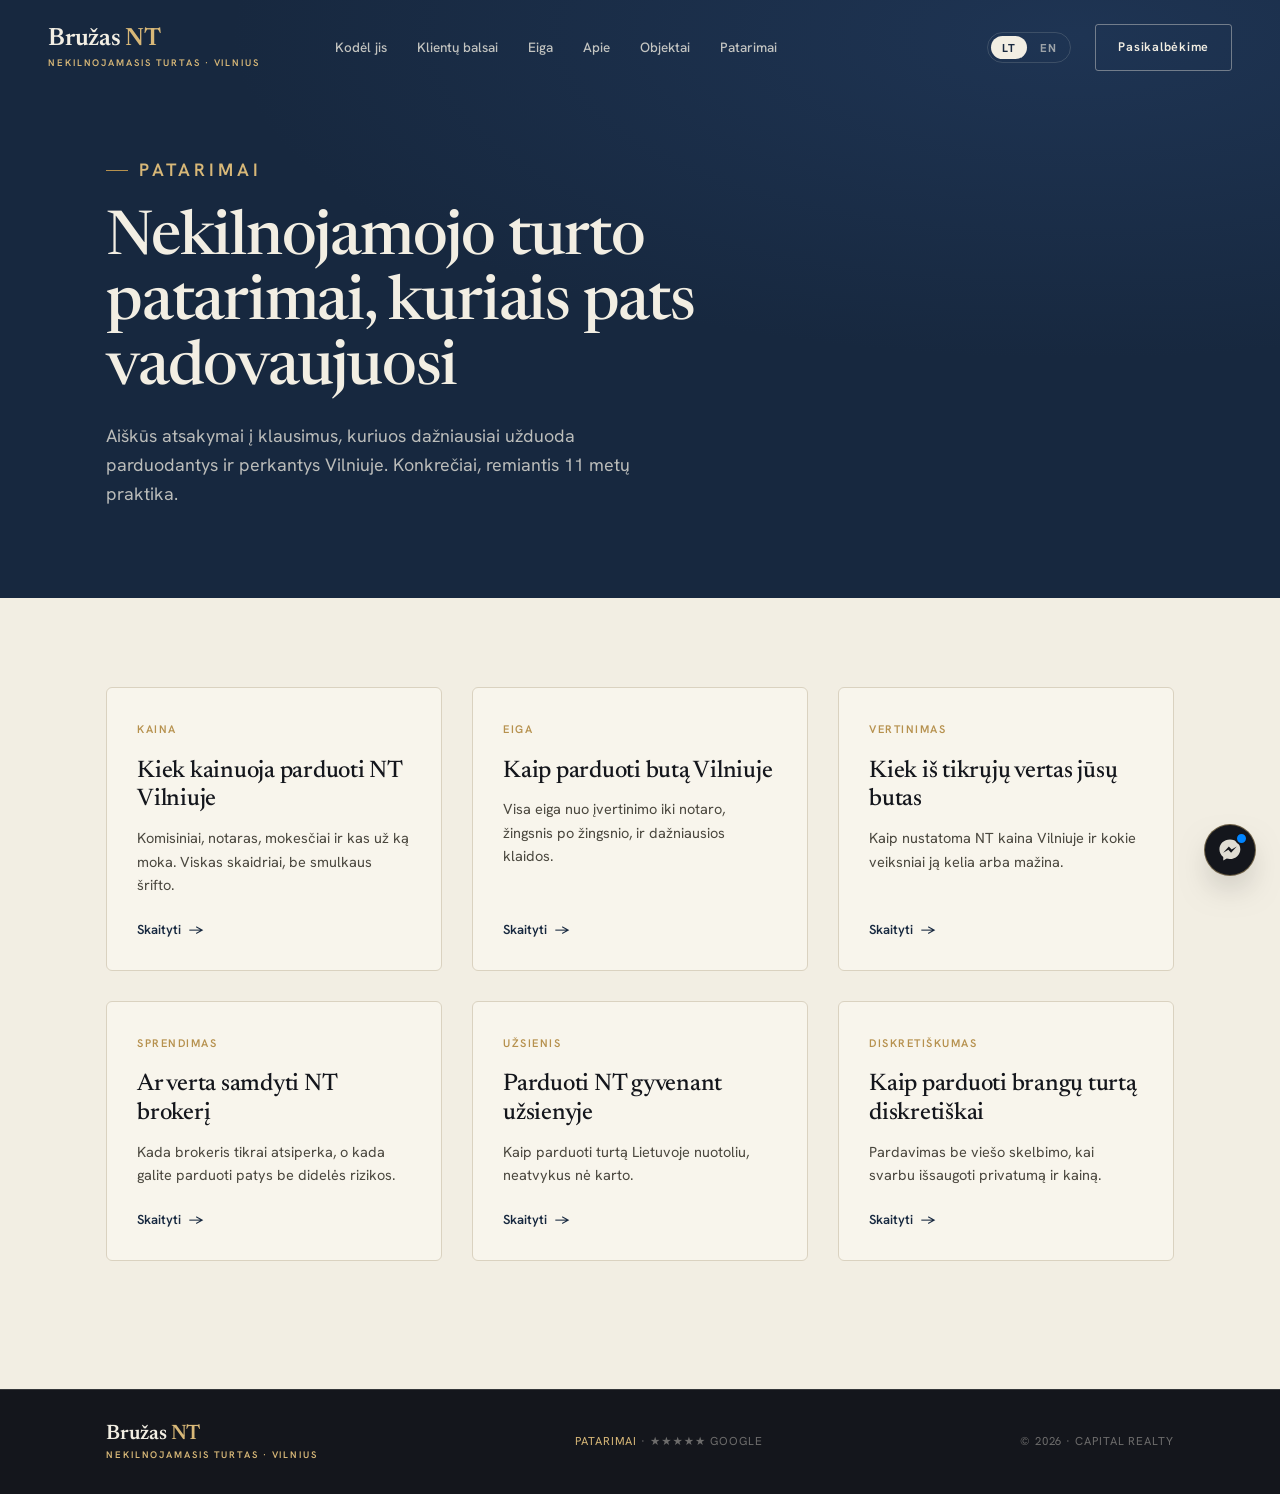
==== commit 2edaa012: "Full EN translation for blog with LT/EN toggle, unified nav across pages, lead CTAs anchor to form, " ====
--- a/patarimai.html
+++ b/patarimai.html
@@ -29,15 +29,25 @@
 <body>
   <header class="nav" id="nav">
     <div class="nav-inner">
-      <a class="wordmark" href="index.html">Bružas <b class="wm-nt">NT</b><span>Nekilnojamasis turtas · Vilnius</span></a>
+      <a class="wordmark" href="index.html">Bružas <b class="wm-nt">NT</b><span data-en="Real estate · Vilnius">Nekilnojamasis turtas · Vilnius</span></a>
       <nav class="nav-links" id="navLinks">
-        <a href="index.html#kodel">Kodėl jis</a>
-        <a href="index.html#balsai">Klientų balsai</a>
-        <a href="patarimai.html">Patarimai</a>
-        <a href="index.html#objektai">Objektai</a>
-        <a class="nav-cta-m" href="index.html#kontaktai">Pasikalbėkime</a>
+        <a href="index.html#kodel" data-en="Why him">Kodėl jis</a>
+        <a href="index.html#balsai" data-en="Reviews">Klientų balsai</a>
+        <a href="index.html#eiga" data-en="Process">Eiga</a>
+        <a href="index.html#zmogus" data-en="About">Apie</a>
+        <a href="index.html#objektai" data-en="Properties">Objektai</a>
+        <a href="patarimai.html" data-en="Guides">Patarimai</a>
+        <a class="nav-cta-m" href="index.html#kontaktai" data-en="Let's talk">Pasikalbėkime</a>
+        <div class="lang-pill lang-menu" role="group" aria-label="Kalba / Language">
+          <button type="button" class="lang-opt" data-lang="lt">LT</button>
+          <button type="button" class="lang-opt" data-lang="en">EN</button>
+        </div>
       </nav>
-      <a class="btn btn-line nav-cta-d" href="index.html#kontaktai">Pasikalbėkime</a>
+      <div class="lang-pill lang-header" role="group" aria-label="Kalba / Language">
+        <button type="button" class="lang-opt" data-lang="lt">LT</button>
+        <button type="button" class="lang-opt" data-lang="en">EN</button>
+      </div>
+      <a class="btn btn-line nav-cta-d" href="index.html#kontaktai" data-en="Let's talk">Pasikalbėkime</a>
       <button class="nav-toggle" id="navToggle" aria-label="Meniu" aria-expanded="false"><span></span><span></span><span></span></button>
     </div>
   </header>
@@ -45,9 +55,9 @@
   <main>
     <section class="blog-hero">
       <div class="wrap">
-        <p class="eyebrow">Patarimai</p>
-        <h1>Nekilnojamojo turto patarimai, kuriais pats vadovaujuosi</h1>
-        <p>Aiškūs atsakymai į klausimus, kuriuos dažniausiai užduoda parduodantys ir perkantys Vilniuje. Konkrečiai, remiantis 11 metų praktika.</p>
+        <p class="eyebrow" data-en="Guides">Patarimai</p>
+        <h1 data-en="Real estate advice I follow myself">Nekilnojamojo turto patarimai, kuriais pats vadovaujuosi</h1>
+        <p data-en="Clear answers to the questions sellers and buyers in Vilnius ask most often. Specific, and drawn from 11 years of practice.">Aiškūs atsakymai į klausimus, kuriuos dažniausiai užduoda parduodantys ir perkantys Vilniuje. Konkrečiai, remiantis 11 metų praktika.</p>
       </div>
     </section>
 
@@ -55,40 +65,40 @@
       <div class="wrap">
         <div class="post-grid">
           <a class="post-card" href="straipsnis-komisinis.html" data-reveal>
-            <span class="post-tag">Kaina</span>
-            <h2>Kiek kainuoja parduoti NT Vilniuje</h2>
-            <p>Komisiniai, notaras, mokesčiai ir kas už ką moka. Viskas skaidriai, be smulkaus šrifto.</p>
-            <span class="post-more">Skaityti <span>→</span></span>
+            <span class="post-tag" data-en="Costs">Kaina</span>
+            <h2 data-en="What it costs to sell property in Vilnius">Kiek kainuoja parduoti NT Vilniuje</h2>
+            <p data-en="Commission, notary, taxes and who pays for what. All of it transparent, no fine print.">Komisiniai, notaras, mokesčiai ir kas už ką moka. Viskas skaidriai, be smulkaus šrifto.</p>
+            <span class="post-more" data-en="Read <span>→</span>">Skaityti <span>→</span></span>
           </a>
           <a class="post-card" href="straipsnis-kaip-parduoti.html" data-reveal>
-            <span class="post-tag">Eiga</span>
-            <h2>Kaip parduoti butą Vilniuje</h2>
-            <p>Visa eiga nuo įvertinimo iki notaro, žingsnis po žingsnio, ir dažniausios klaidos.</p>
-            <span class="post-more">Skaityti <span>→</span></span>
+            <span class="post-tag" data-en="Process">Eiga</span>
+            <h2 data-en="How to sell an apartment in Vilnius">Kaip parduoti butą Vilniuje</h2>
+            <p data-en="The whole journey from valuation to the notary, step by step, and the most common mistakes.">Visa eiga nuo įvertinimo iki notaro, žingsnis po žingsnio, ir dažniausios klaidos.</p>
+            <span class="post-more" data-en="Read <span>→</span>">Skaityti <span>→</span></span>
           </a>
           <a class="post-card" href="straipsnis-vertinimas.html" data-reveal>
-            <span class="post-tag">Vertinimas</span>
-            <h2>Kiek iš tikrųjų vertas jūsų butas</h2>
-            <p>Kaip nustatoma NT kaina Vilniuje ir kokie veiksniai ją kelia arba mažina.</p>
-            <span class="post-more">Skaityti <span>→</span></span>
+            <span class="post-tag" data-en="Valuation">Vertinimas</span>
+            <h2 data-en="What your apartment is really worth">Kiek iš tikrųjų vertas jūsų butas</h2>
+            <p data-en="How property prices are set in Vilnius and which factors push them up or down.">Kaip nustatoma NT kaina Vilniuje ir kokie veiksniai ją kelia arba mažina.</p>
+            <span class="post-more" data-en="Read <span>→</span>">Skaityti <span>→</span></span>
           </a>
           <a class="post-card" href="straipsnis-ar-verta-brokeris.html" data-reveal>
-            <span class="post-tag">Sprendimas</span>
-            <h2>Ar verta samdyti NT brokerį</h2>
-            <p>Kada brokeris tikrai atsiperka, o kada galite parduoti patys be didelės rizikos.</p>
-            <span class="post-more">Skaityti <span>→</span></span>
+            <span class="post-tag" data-en="Decision">Sprendimas</span>
+            <h2 data-en="Is hiring a real estate agent worth it">Ar verta samdyti NT brokerį</h2>
+            <p data-en="When an agent truly pays for himself, and when you can safely sell on your own.">Kada brokeris tikrai atsiperka, o kada galite parduoti patys be didelės rizikos.</p>
+            <span class="post-more" data-en="Read <span>→</span>">Skaityti <span>→</span></span>
           </a>
           <a class="post-card" href="straipsnis-uzsienyje.html" data-reveal>
-            <span class="post-tag">Užsienis</span>
-            <h2>Parduoti NT gyvenant užsienyje</h2>
-            <p>Kaip parduoti turtą Lietuvoje nuotoliu, neatvykus nė karto.</p>
-            <span class="post-more">Skaityti <span>→</span></span>
+            <span class="post-tag" data-en="Abroad">Užsienis</span>
+            <h2 data-en="Selling property while living abroad">Parduoti NT gyvenant užsienyje</h2>
+            <p data-en="How to sell property in Lithuania remotely, without flying in even once.">Kaip parduoti turtą Lietuvoje nuotoliu, neatvykus nė karto.</p>
+            <span class="post-more" data-en="Read <span>→</span>">Skaityti <span>→</span></span>
           </a>
           <a class="post-card" href="straipsnis-diskretiskai.html" data-reveal>
-            <span class="post-tag">Diskretiškumas</span>
-            <h2>Kaip parduoti brangų turtą diskretiškai</h2>
-            <p>Pardavimas be viešo skelbimo, kai svarbu išsaugoti privatumą ir kainą.</p>
-            <span class="post-more">Skaityti <span>→</span></span>
+            <span class="post-tag" data-en="Discretion">Diskretiškumas</span>
+            <h2 data-en="How to sell valuable property discreetly">Kaip parduoti brangų turtą diskretiškai</h2>
+            <p data-en="Selling without a public listing, when privacy and price both matter.">Pardavimas be viešo skelbimo, kai svarbu išsaugoti privatumą ir kainą.</p>
+            <span class="post-more" data-en="Read <span>→</span>">Skaityti <span>→</span></span>
           </a>
         </div>
       </div>
@@ -97,9 +107,13 @@
 
   <footer class="footer">
     <div class="wrap footer-inner">
-      <a class="wordmark footer-brand" href="index.html">Bružas <b class="wm-nt">NT</b><span>Nekilnojamasis turtas · Vilnius</span></a>
-      <span class="footer-mid"><a href="patarimai.html">Patarimai</a> · ★★★★★ Google</span>
+      <a class="wordmark footer-brand" href="index.html">Bružas <b class="wm-nt">NT</b><span data-en="Real estate · Vilnius">Nekilnojamasis turtas · Vilnius</span></a>
+      <span class="footer-mid"><a href="patarimai.html" data-en="Guides">Patarimai</a> · ★★★★★ Google</span>
       <span class="footer-r">© 2026 · Capital Realty</span>
+      <div class="lang-pill lang-foot" role="group" aria-label="Kalba / Language">
+        <button type="button" class="lang-opt" data-lang="lt">LT</button>
+        <button type="button" class="lang-opt" data-lang="en">EN</button>
+      </div>
     </div>
   </footer>
 
@@ -110,6 +124,23 @@
     if (navToggle) navToggle.addEventListener('click', () => { const o = nav.classList.toggle('open'); navToggle.setAttribute('aria-expanded', o); });
     const nl = document.getElementById('navLinks');
     if (nl) nl.addEventListener('click', (e) => { if (e.target.tagName === 'A') nav.classList.remove('open'); });
+    // i18n: LT default, EN via data-en swap (shared key with homepage)
+    (() => {
+      const opts = Array.from(document.querySelectorAll('.lang-opt'));
+      const els = Array.from(document.querySelectorAll('[data-en]'));
+      els.forEach(el => { el.dataset.lt = el.innerHTML; });
+      let cur = 'lt';
+      const apply = (l) => {
+        cur = l === 'en' ? 'en' : 'lt';
+        els.forEach(el => { el.innerHTML = cur === 'en' ? el.getAttribute('data-en') : el.dataset.lt; });
+        document.documentElement.lang = cur;
+        opts.forEach(b => { const on = b.dataset.lang === cur; b.classList.toggle('is-on', on); b.setAttribute('aria-pressed', on ? 'true' : 'false'); });
+        try { localStorage.setItem('bruzas-lang', cur); } catch (e) {}
+      };
+      let s = null; try { s = localStorage.getItem('bruzas-lang'); } catch (e) {}
+      apply(s === 'en' ? 'en' : 'lt');
+      opts.forEach(b => b.addEventListener('click', () => apply(b.dataset.lang)));
+    })();
     (() => {
       const els = document.querySelectorAll('[data-reveal]');
       if (!('IntersectionObserver' in window)) { els.forEach(e => e.classList.add('in')); return; }
--- a/styles.css
+++ b/styles.css
@@ -58,6 +58,10 @@
 .nav.scrolled .btn-line:hover { background: var(--emerald); color: var(--paper); border-color: var(--emerald); box-shadow: none; }
 .btn-block { width: 100%; }
 
+/* anchored jumps land clear of the fixed nav */
+section[id] { scroll-margin-top: 64px; }
+#contact-form { scroll-margin-top: 92px; }
+
 /* ===== NAV ===== */
 .nav { position: fixed; inset: 0 0 auto 0; z-index: 900; transition: background .4s var(--ease), box-shadow .4s; }
 .nav-inner { max-width: 1340px; margin: 0 auto; padding: 24px clamp(22px, 5vw, 48px); display: flex; align-items: center; justify-content: space-between; gap: 24px; }
@@ -226,7 +230,7 @@
 .contact::before { content: ""; position: absolute; inset: 0; background: radial-gradient(100% 80% at 18% 100%, rgba(var(--glow-rgb),.5), transparent 60%); pointer-events: none; }
 .contact-grid { position: relative; z-index: 2; display: grid; grid-template-columns: 1fr 1fr; gap: clamp(40px, 6vw, 80px); align-items: start; }
 .contact-person { display: flex; align-items: center; gap: 20px; margin-bottom: 26px; }
-.contact-person img { width: 78px; height: 78px; border-radius: 4px; object-fit: cover; object-position: center top; border: 1px solid var(--bronze); }
+.contact-person img { width: 84px; height: 84px; border-radius: 50%; object-fit: cover; border: 2px solid var(--bronze); box-shadow: 0 12px 28px -14px rgba(0,0,0,.65); }
 .contact-person h2 { color: var(--paper); font-size: clamp(28px, 3.4vw, 44px); line-height: 1.06; }
 .contact-person .eyebrow { color: var(--bronze-soft); }
 .contact-person .eyebrow::before { background: var(--bronze-soft); }
@@ -235,7 +239,7 @@
 .contact-details span { display: block; font-size: 11px; letter-spacing: .14em; text-transform: uppercase; color: var(--bronze-soft); margin-bottom: 5px; }
 .contact-details a { font-family: var(--fd); font-size: 23px; color: var(--paper); transition: color .25s; }
 .contact-details a:hover { color: var(--bronze-soft); }
-.contact-social { display: flex; gap: 14px; }
+.contact-social { display: flex; gap: 14px; margin-top: 26px; }
 .contact-social a { width: 44px; height: 44px; border-radius: 50%; border: 1px solid var(--line-d); color: rgba(242,238,227,.72); display: grid; place-items: center; transition: color .25s, border-color .25s, transform .3s var(--ease); }
 .contact-social a svg { width: 18px; height: 18px; }
 .contact-social a:hover { color: var(--paper); border-color: var(--bronze); transform: translateY(-2px); }
@@ -396,7 +400,7 @@
 
 /* form note + inline whatsapp */
 .form-note { margin-top: 14px; font-size: 11.5px; letter-spacing: .02em; color: rgba(242,238,227,.5); text-align: center; }
-.wa-inline { display: inline-flex; align-items: center; gap: 9px; margin: 8px 0 2px; font-size: 14px; font-weight: 600; color: var(--bronze-soft); transition: color .25s; }
+.wa-inline { display: inline-flex; align-items: center; gap: 9px; margin: 10px 0 0; font-size: 14px; font-weight: 600; color: var(--bronze-soft); transition: color .25s; }
 .wa-inline:hover { color: var(--paper); }
 .wa-dot { width: 8px; height: 8px; border-radius: 50%; background: #0084ff; box-shadow: 0 0 0 4px rgba(0,132,255,.18); }
 
@@ -419,11 +423,12 @@
 section[id], [id="kontaktai"], [id="objektai"], [id="zmogus"], [id="balsai"], [id="kodel"], [id="eiga"], [id="duk"] { scroll-margin-top: 96px; }
 
 /* hero google tag */
-.ht-google { display: flex; align-items: center; gap: 10px; }
-.ht-g { width: 24px; height: 24px; flex-shrink: 0; }
-.ht-google b { display: flex; align-items: center; gap: 7px; font-family: var(--fd); font-size: 19px; font-weight: 600; line-height: 1; color: var(--paper); letter-spacing: 0; }
-.ht-google .ht-gstars { font-style: normal; font-size: 12px; color: var(--bronze-soft); letter-spacing: 1.5px; position: relative; top: .5px; }
-.ht-google span { font-size: 11.5px; color: var(--muted-d); margin-top: 5px; display: block; }
+/* Google entry mirrors the 400+ entry: same value size, same label rhythm */
+.ht-google b { display: flex; align-items: baseline; gap: 9px; }
+.ht-google .ht-gstars { font-style: normal; font-family: var(--fb); font-size: 13px; color: var(--bronze-soft); letter-spacing: 2px; }
+.ht-google span { display: flex; align-items: center; gap: 6px; }
+.ht-google span em { font-style: normal; color: var(--muted-d); }
+.ht-g { width: 13px; height: 13px; flex-shrink: 0; }
 
 /* review stars (no numeric rating) */
 .ht b.ht-stars { color: var(--bronze-soft); font-size: 22px; letter-spacing: 2px; }
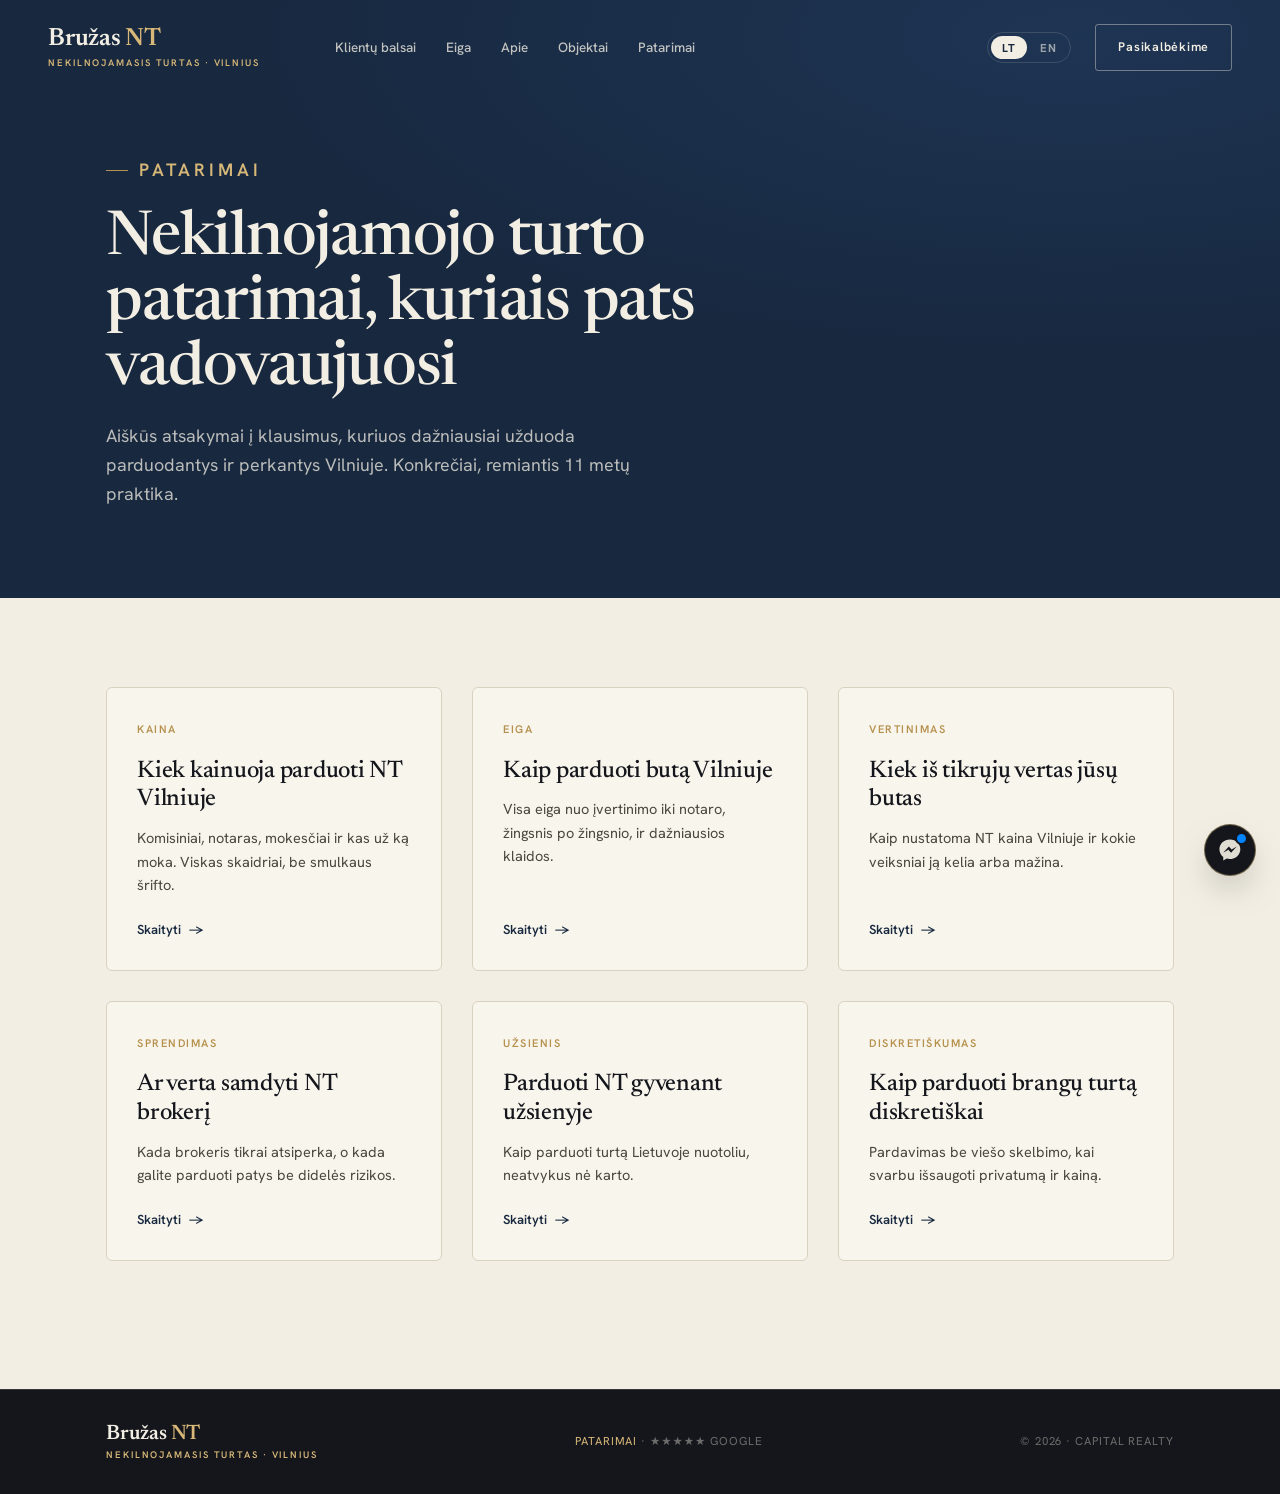
==== commit aa12f884: "Remove Kodel jis from nav" ====
--- a/patarimai.html
+++ b/patarimai.html
@@ -2,7 +2,7 @@
 <html lang="lt">
 <head>
   <meta charset="UTF-8" />
-  <meta name="viewport" content="width=device-width, initial-scale=1.0" />
+  <meta name="viewport" content="width=device-width, initial-scale=1.0, viewport-fit=cover" />
   <title>Patarimai · Kęstutis Bružas · Nekilnojamojo turto patarėjas Vilniuje</title>
   <meta name="description" content="Aiškūs nekilnojamojo turto patarimai parduodantiems ir perkantiems Vilniuje: kaina, eiga, vertinimas, pardavimas užsienyje gyvenantiems ir diskretiškas pardavimas." />
   <link rel="preconnect" href="https://fonts.googleapis.com" />
@@ -15,6 +15,13 @@
   <link rel="apple-touch-icon" href="apple-touch-icon.png" />
   <meta name="theme-color" content="#17283f" />
   <noscript><style>[data-reveal]{opacity:1 !important;transform:none !important}</style></noscript>
+  <meta property="og:type" content="website" />
+  <meta property="og:url" content="https://bruzasnt.lt/patarimai" />
+  <meta property="og:title" content="Patarimai · Kęstutis Bružas · Nekilnojamojo turto patarėjas Vilniuje" />
+  <meta property="og:description" content="Aiškūs nekilnojamojo turto patarimai parduodantiems ir perkantiems Vilniuje: kaina, eiga, vertinimas, pardavimas užsienyje gyvenantiems ir diskretiškas pardavimas." />
+  <!-- TODO: swap og:image to bruzasnt.lt when domain is connected -->
+  <meta property="og:image" content="https://tomaspaulius.github.io/bruzas-navy/img/kestutis.jpg" />
+  <meta name="twitter:card" content="summary_large_image" />
   <link rel="canonical" href="https://bruzasnt.lt/patarimai" />
   <script type="application/ld+json">
   {
@@ -31,7 +38,6 @@
     <div class="nav-inner">
       <a class="wordmark" href="index.html">Bružas <b class="wm-nt">NT</b><span data-en="Real estate · Vilnius">Nekilnojamasis turtas · Vilnius</span></a>
       <nav class="nav-links" id="navLinks">
-        <a href="index.html#kodel" data-en="Why him">Kodėl jis</a>
         <a href="index.html#balsai" data-en="Reviews">Klientų balsai</a>
         <a href="index.html#eiga" data-en="Process">Eiga</a>
         <a href="index.html#zmogus" data-en="About">Apie</a>
--- a/styles.css
+++ b/styles.css
@@ -405,13 +405,13 @@
 .wa-dot { width: 8px; height: 8px; border-radius: 50%; background: #0084ff; box-shadow: 0 0 0 4px rgba(0,132,255,.18); }
 
 /* floating Messenger — discreet, brand-toned, all devices */
-.wa-float { position: fixed; right: 24px; bottom: 24px; z-index: 800; width: 52px; height: 52px; border-radius: 50%; background: var(--ink); color: var(--paper); border: 1px solid rgba(var(--accent-soft-rgb),.45); display: flex; align-items: center; justify-content: center; box-shadow: 0 16px 36px -14px rgba(0,0,0,.55); transition: transform .3s var(--ease); }
+.wa-float { position: fixed; right: 24px; bottom: calc(24px + env(safe-area-inset-bottom, 0px)); z-index: 800; width: 52px; height: 52px; border-radius: 50%; background: var(--ink); color: var(--paper); border: 1px solid rgba(var(--accent-soft-rgb),.45); display: flex; align-items: center; justify-content: center; box-shadow: 0 16px 36px -14px rgba(0,0,0,.55); transition: transform .3s var(--ease); }
 .wa-float::after { content: ""; position: absolute; top: 7px; right: 7px; width: 9px; height: 9px; border-radius: 50%; background: #0084ff; border: 2px solid var(--ink); }
 .wa-float:hover { transform: translateY(-3px); }
 .wa-float svg { width: 26px; height: 26px; opacity: .92; }
 
 @media (max-width: 760px) {
-  .wa-float { right: 16px; bottom: 16px; width: 54px; height: 54px; }
+  .wa-float { right: max(16px, env(safe-area-inset-right, 0px)); bottom: calc(16px + env(safe-area-inset-bottom, 0px)); width: 54px; height: 54px; }
   .val-inner { flex-direction: column; align-items: flex-start; gap: 26px; }
   .val-btn { width: 100%; }
 }
